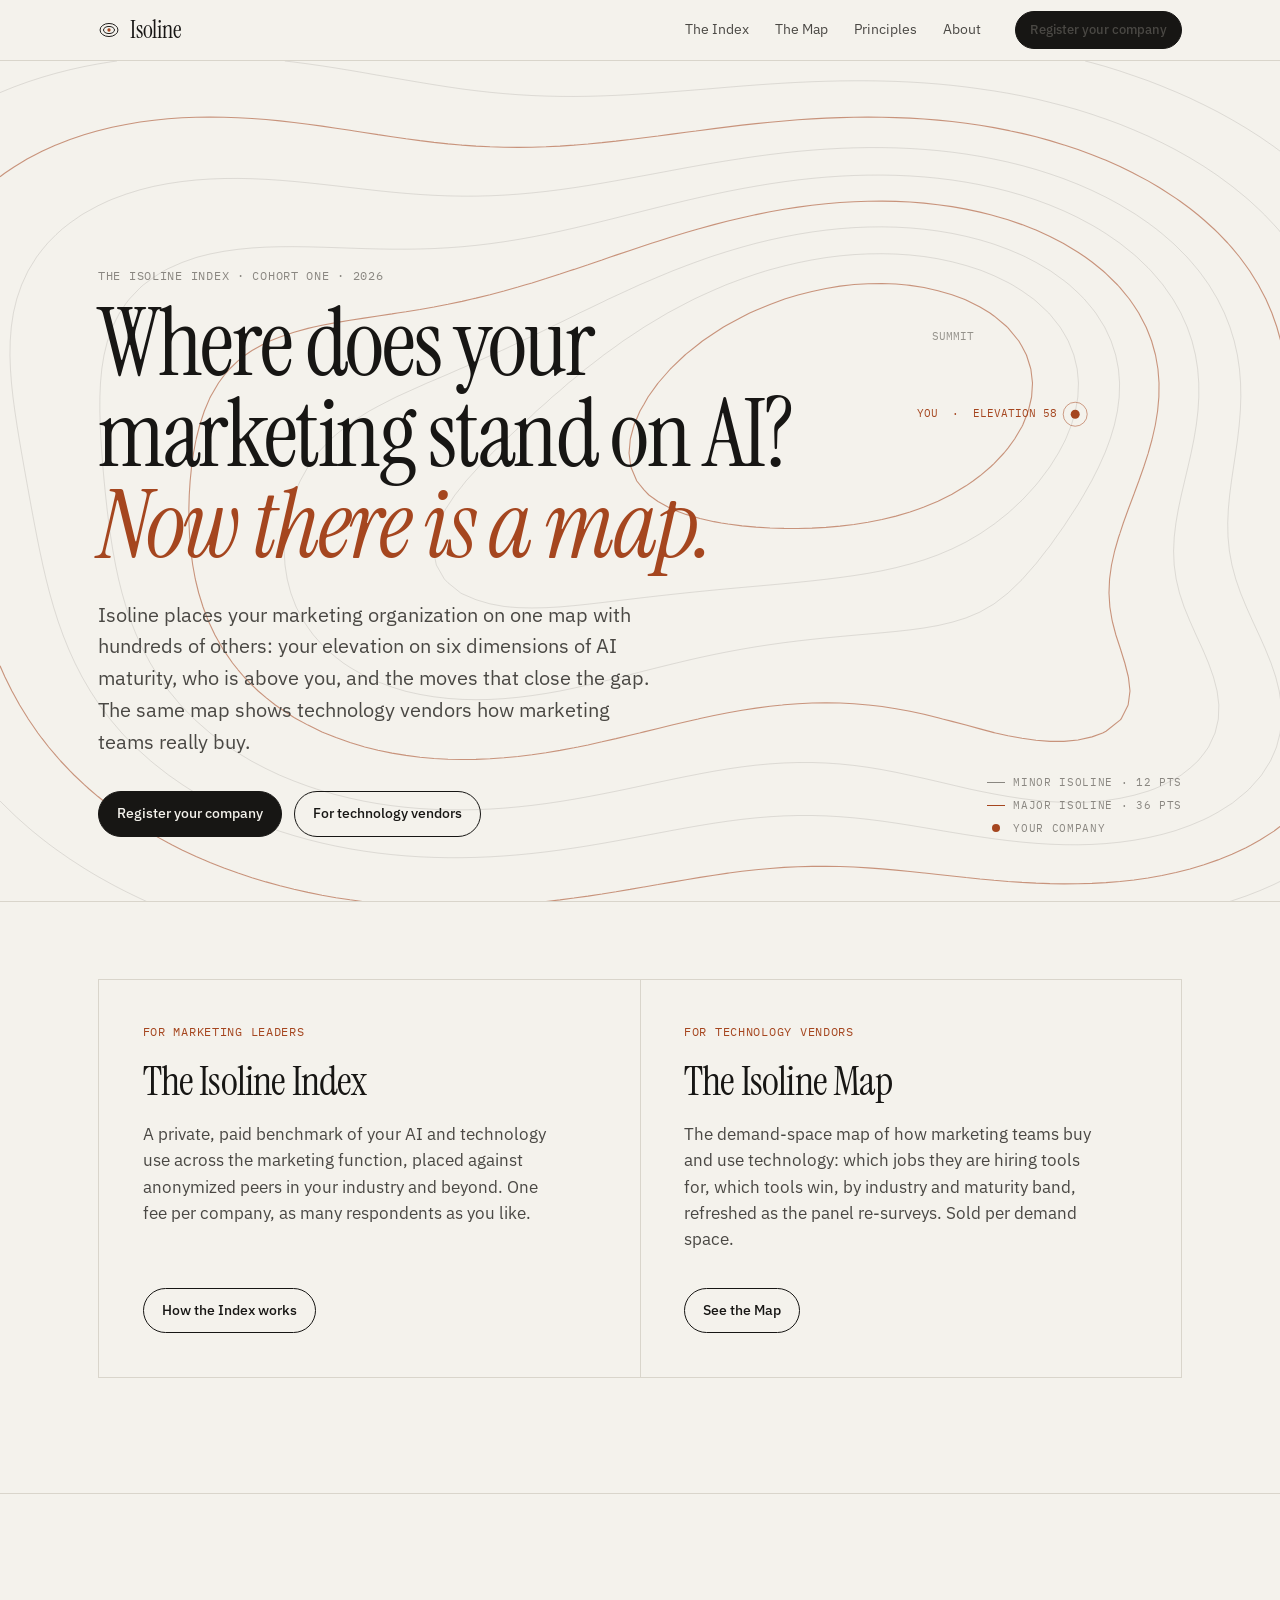
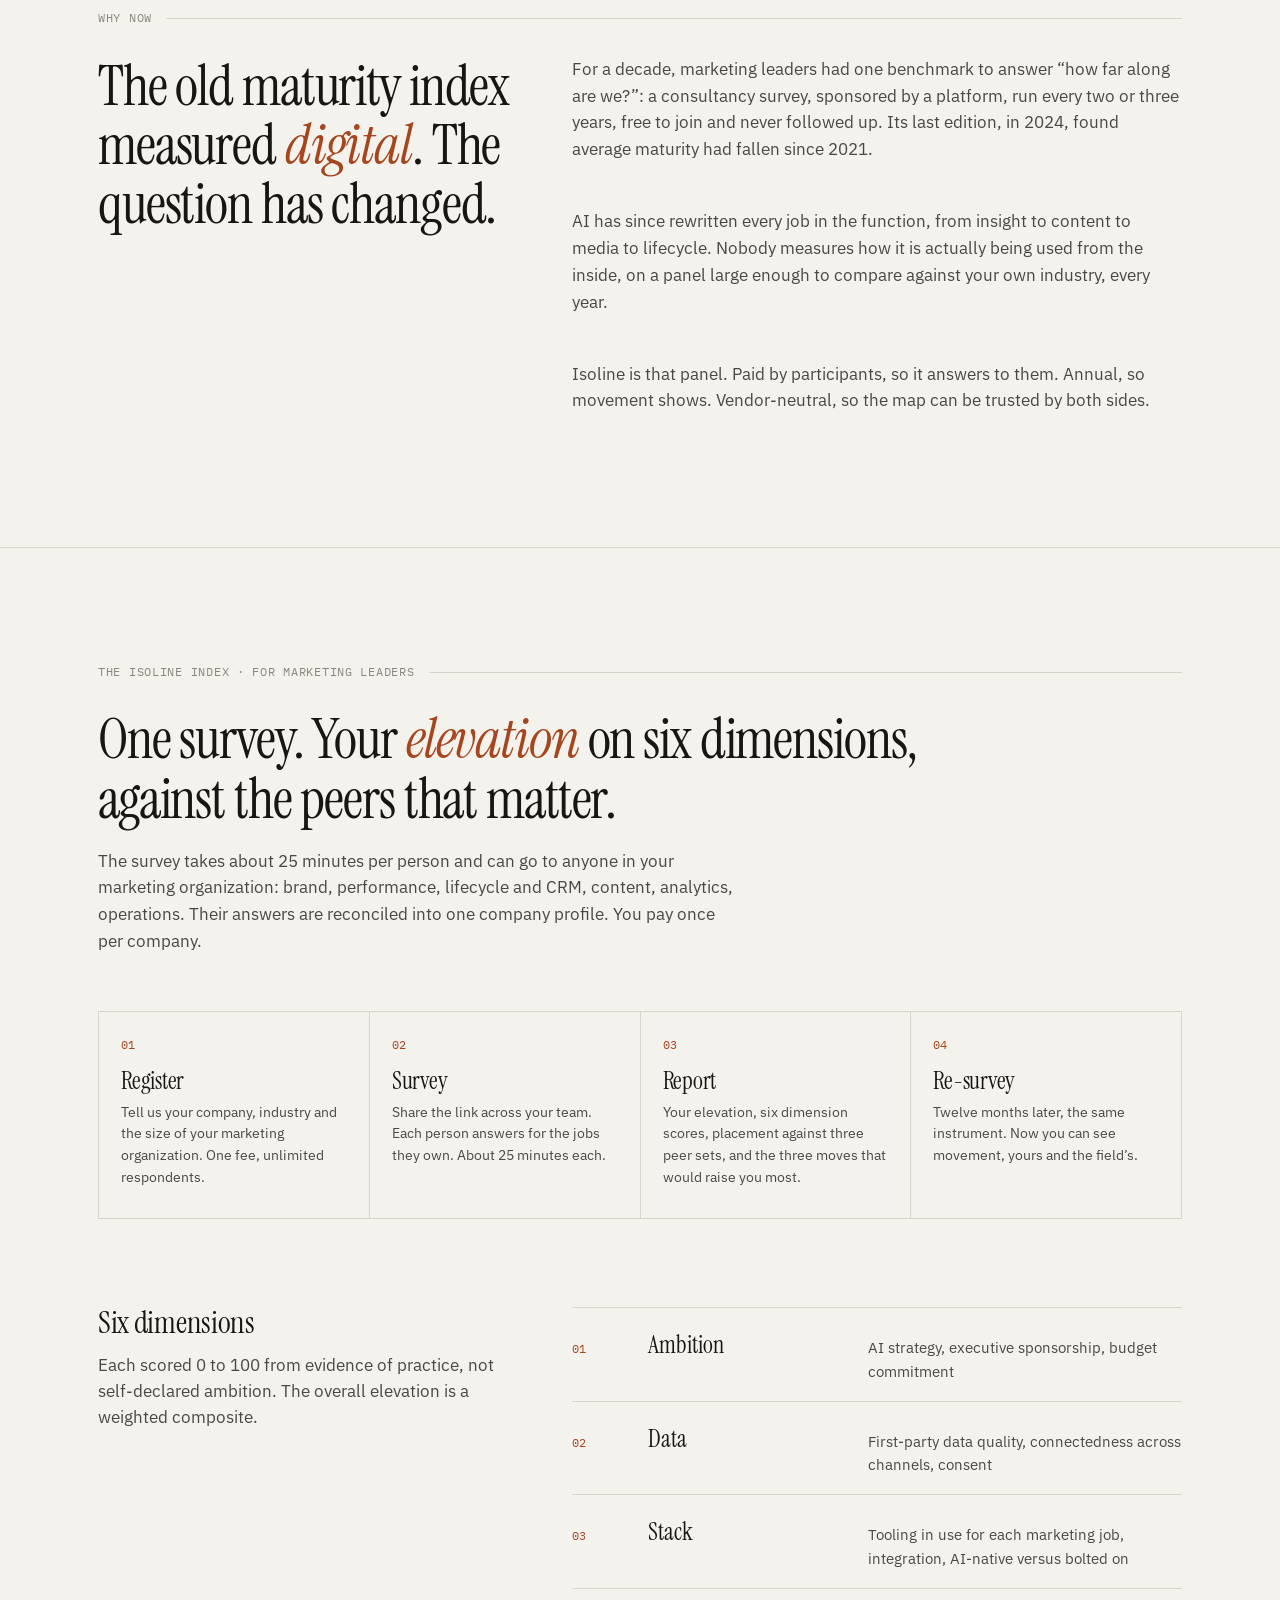
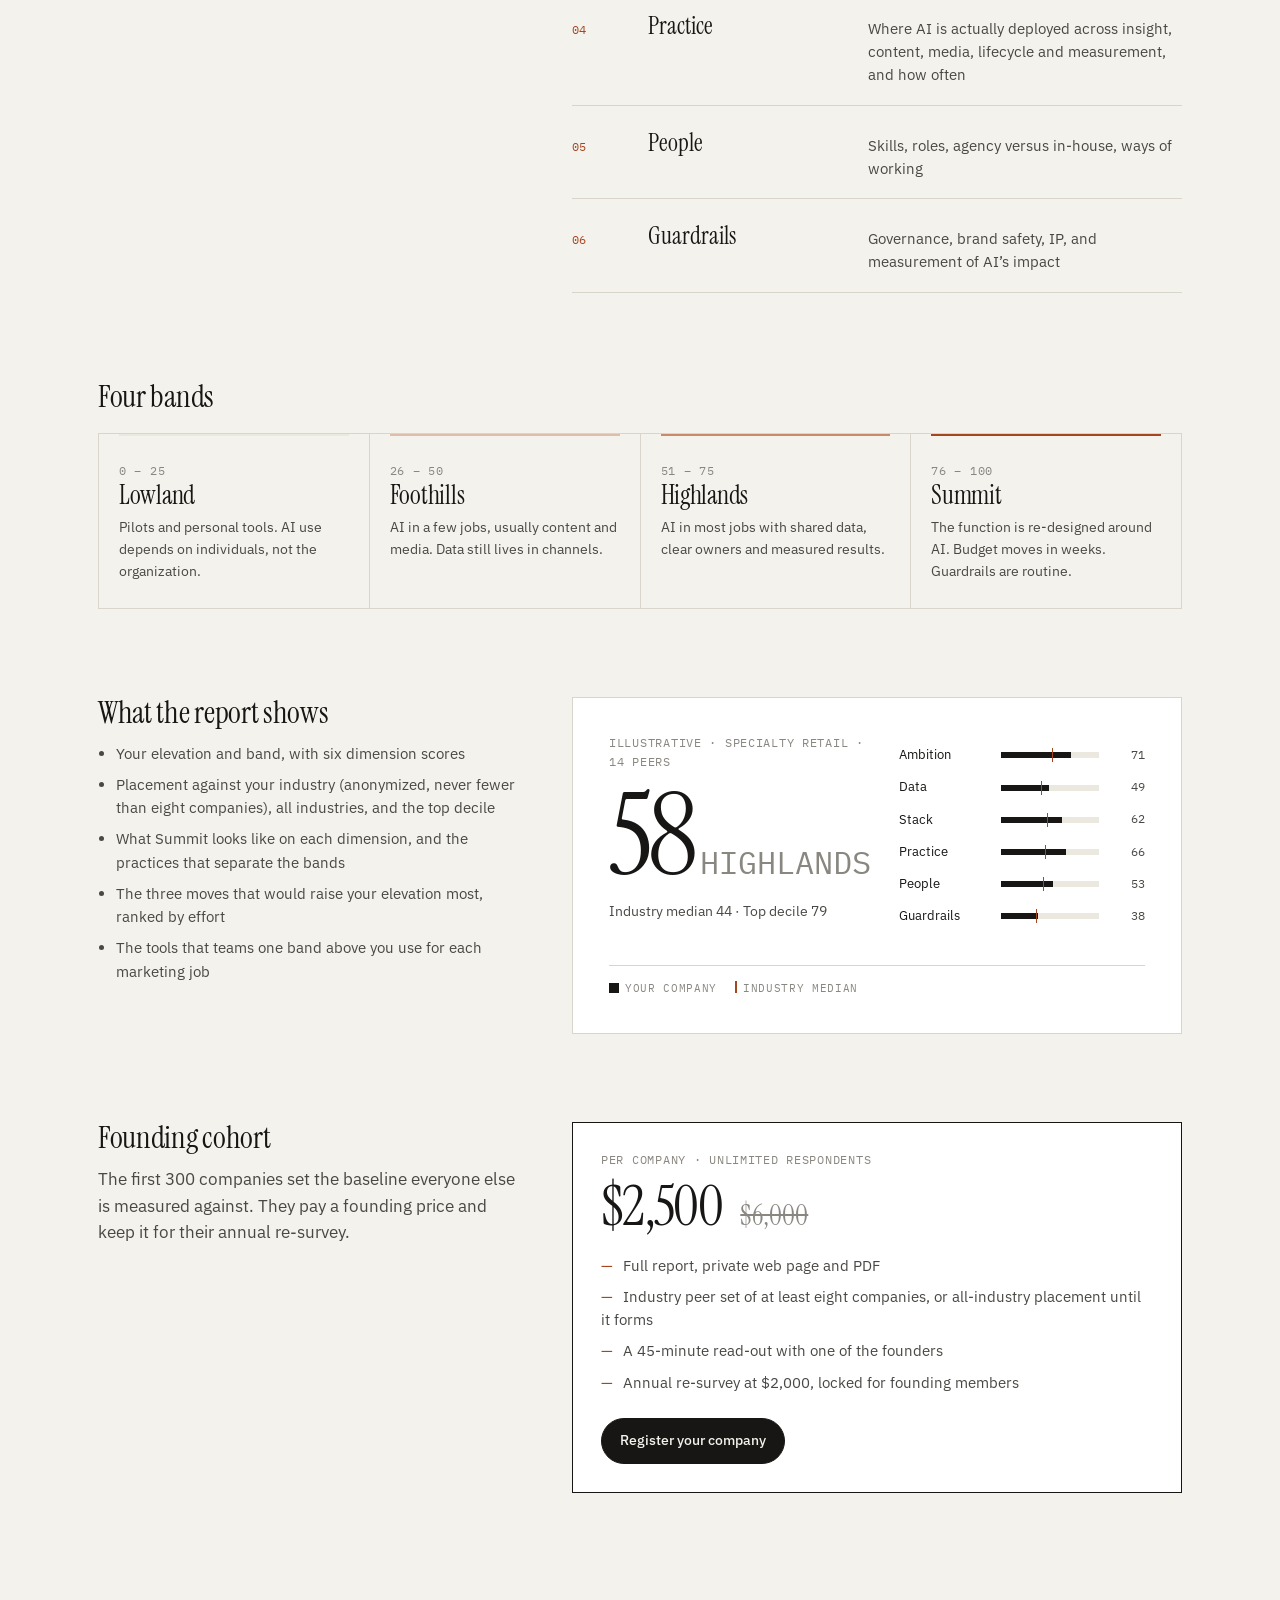
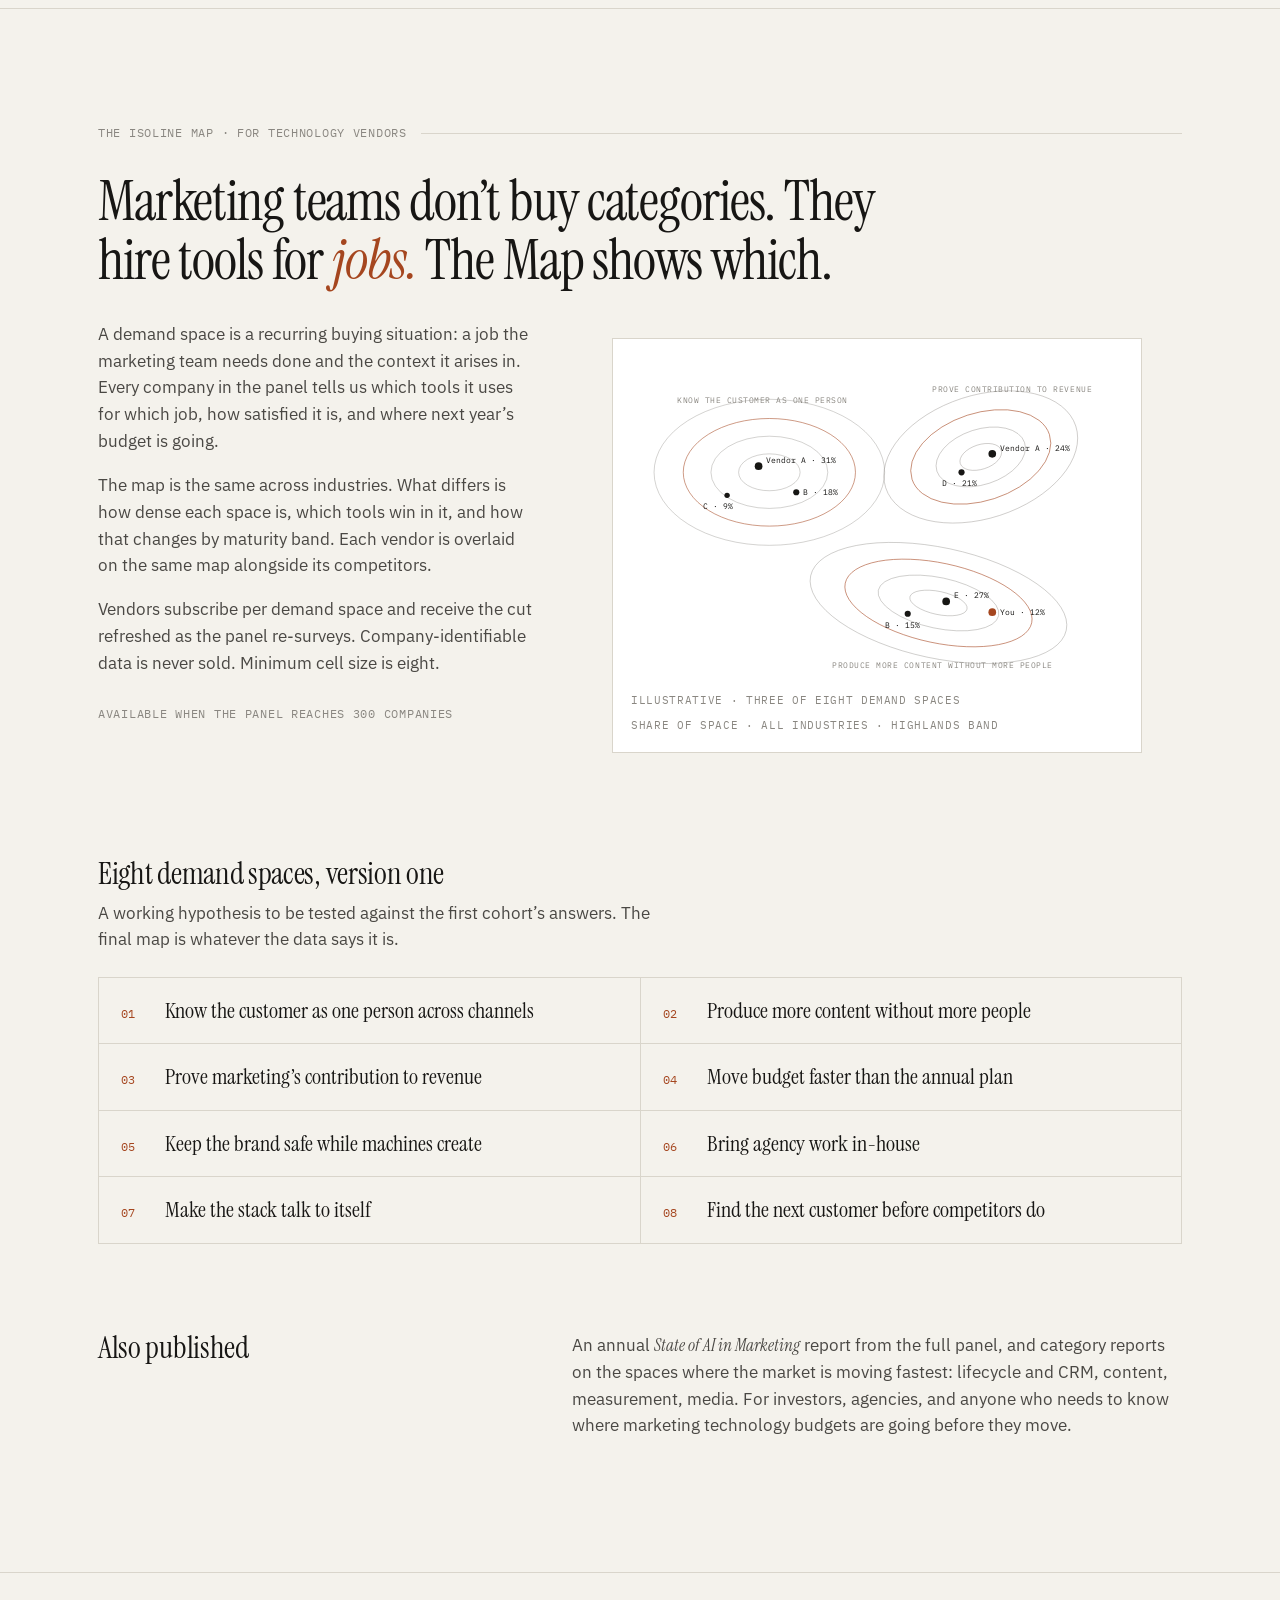
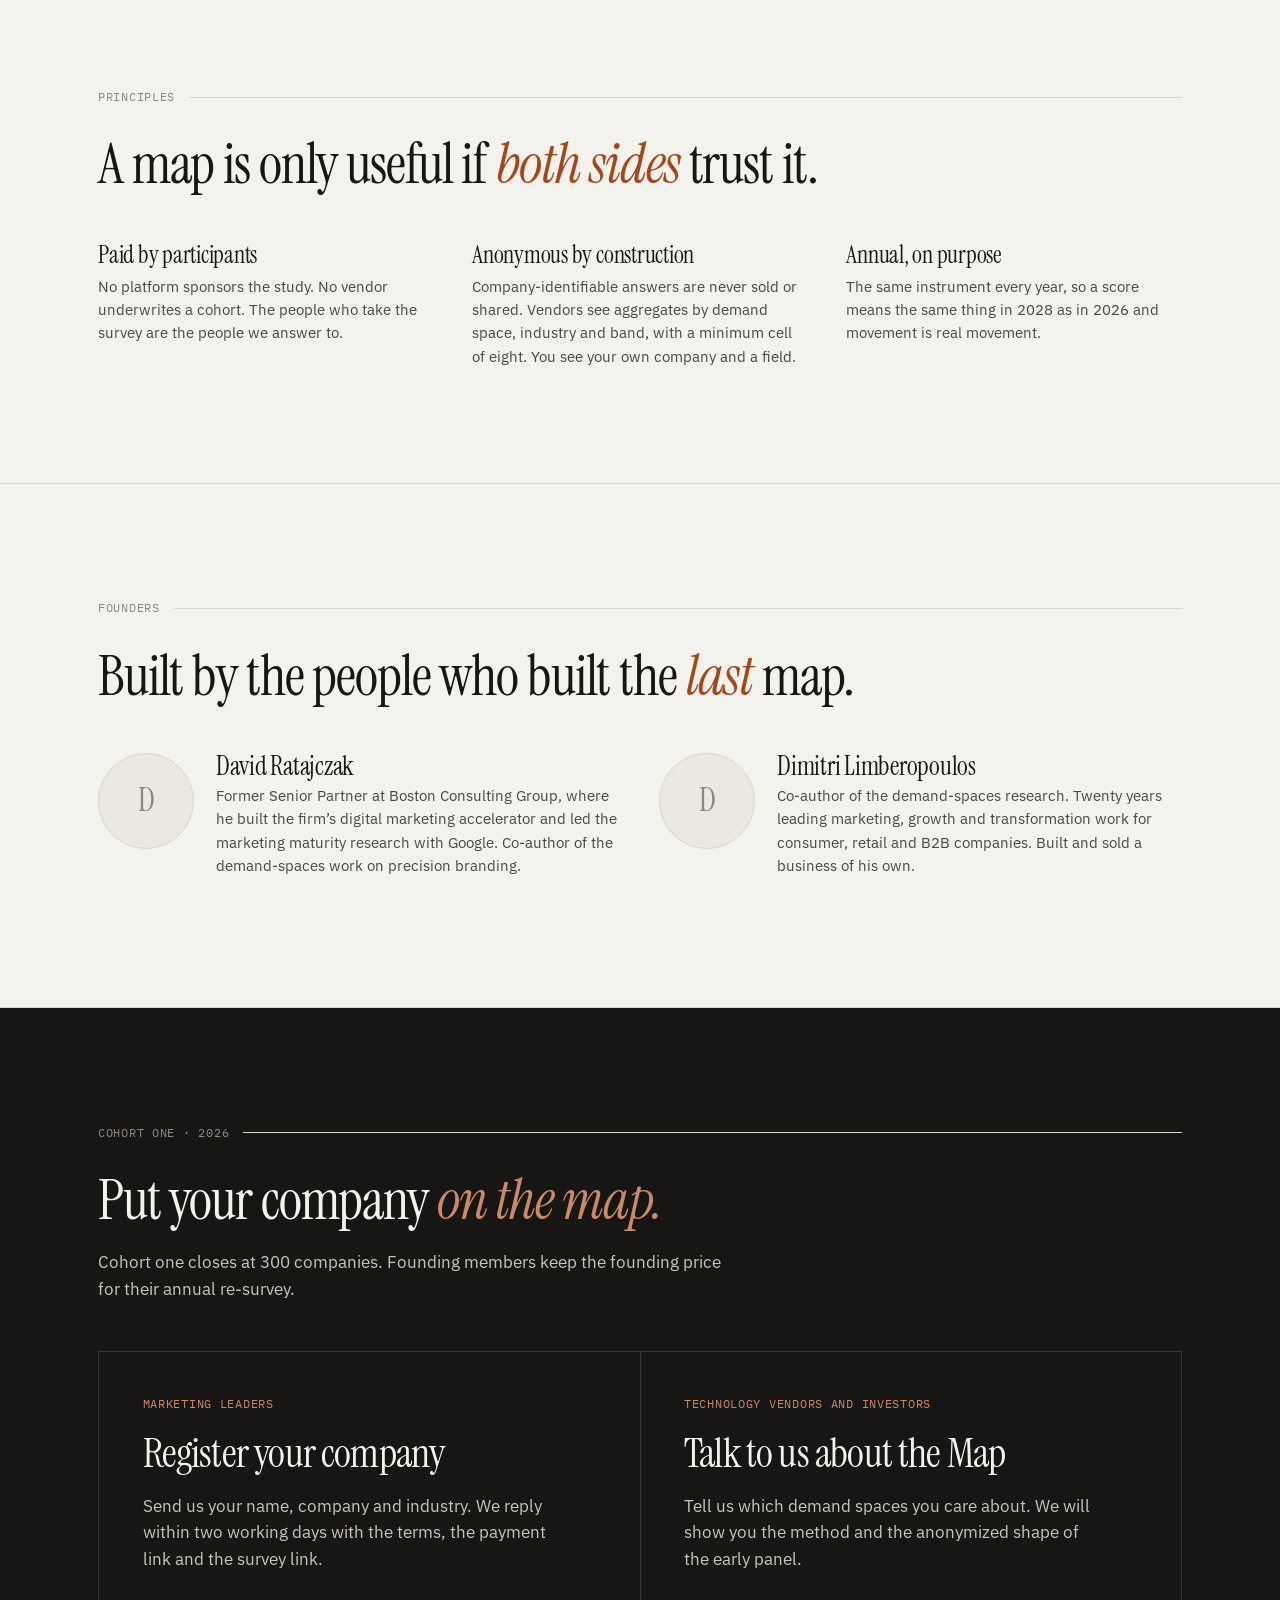
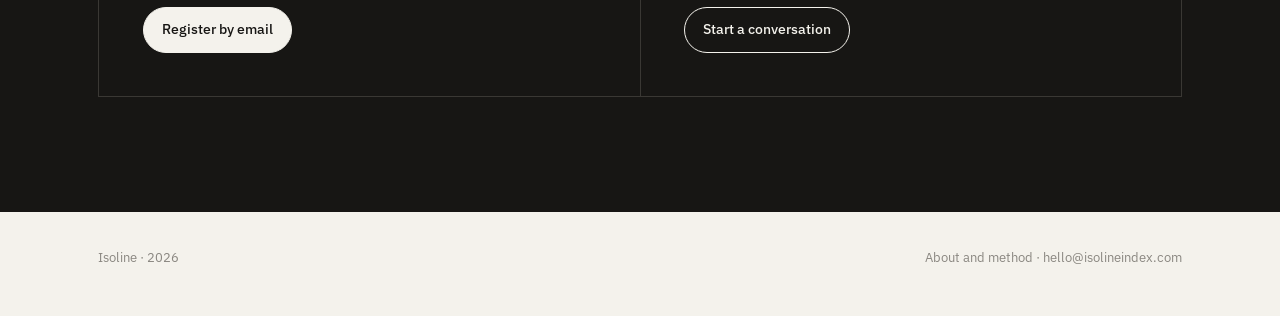
==== index.html @ 286b7b8b "Isoline: design spec, two-sided site v1, deploy script Co-Authored-By: Claude Fable 5.1 <noreply@ant" ====
<!doctype html>
<html lang="en">
<head>
  <meta charset="utf-8">
  <meta name="viewport" content="width=device-width, initial-scale=1">
  <title>Isoline — where your marketing stands on AI</title>
  <meta name="description" content="Isoline places your marketing organization on one map with hundreds of others: your elevation on six dimensions of AI maturity, who is above you, and the moves that close the gap.">
  <meta name="robots" content="noindex,nofollow">
  <link rel="icon" href="data:image/svg+xml,%3Csvg xmlns='http://www.w3.org/2000/svg' viewBox='0 0 32 32'%3E%3Crect width='32' height='32' fill='%23f4f2ec'/%3E%3Cg fill='none' stroke='%23171614' stroke-width='1.4'%3E%3Cellipse cx='16' cy='16' rx='12' ry='9'/%3E%3Cellipse cx='16' cy='16' rx='7.5' ry='5'/%3E%3C/g%3E%3Ccircle cx='16' cy='16' r='2.2' fill='%23a5461f'/%3E%3C/svg%3E">
  <link rel="preconnect" href="https://fonts.googleapis.com">
  <link rel="preconnect" href="https://fonts.gstatic.com" crossorigin>
  <link href="https://fonts.googleapis.com/css2?family=IBM+Plex+Mono:wght@400;500&family=IBM+Plex+Sans:wght@400;500&family=Instrument+Serif:ital@0;1&display=swap" rel="stylesheet">
  <link rel="stylesheet" href="css/site.css?v=1">
</head>
<body>

<header class="site-head">
  <div class="wrap">
    <a class="wordmark" href="index.html" aria-label="Isoline home">
      <svg viewBox="0 0 32 32" aria-hidden="true"><g fill="none" stroke="currentColor" stroke-width="1.4"><ellipse cx="16" cy="16" rx="13" ry="9.5"/><ellipse cx="16" cy="16" rx="8" ry="5.2"/></g><circle cx="16" cy="16" r="2.4" fill="#a5461f"/></svg>
      Isoline
    </a>
    <nav class="site-nav" aria-label="Main">
      <a href="#index">The Index</a>
      <a href="#map">The Map</a>
      <a href="#principles">Principles</a>
      <a href="about.html">About</a>
      <a class="btn btn--small btn--solid" href="#register">Register your company</a>
    </nav>
  </div>
</header>

<section class="hero">
  <canvas id="field" aria-hidden="true"></canvas>
  <div class="wrap">
    <div class="hero__inner">
      <p class="mono">The Isoline Index · Cohort one · 2026</p>
      <h1>Where does your marketing stand on AI? <em>Now there is a map.</em></h1>
      <p class="hero__lede">Isoline places your marketing organization on one map with hundreds of others: your elevation on six dimensions of AI maturity, who is above you, and the moves that close the gap. The same map shows technology vendors how marketing teams really buy.</p>
      <div class="hero__cta">
        <a class="btn btn--solid" href="#register">Register your company</a>
        <a class="btn" href="#map">For technology vendors</a>
      </div>
    </div>
    <div class="hero__legend" aria-hidden="true">
      <span><i></i>Minor isoline · 12 pts</span>
      <span><i style="border-color:#a5461f"></i>Major isoline · 36 pts</span>
      <span><i class="you"></i>Your company</span>
    </div>
  </div>
</section>

<section class="section section--tight" id="doors">
  <div class="wrap">
    <div class="doors reveal">
      <a class="door" href="#index">
        <span class="mono">For marketing leaders</span>
        <h3>The Isoline Index</h3>
        <p>A private, paid benchmark of your AI and technology use across the marketing function, placed against anonymized peers in your industry and beyond. One fee per company, as many respondents as you like.</p>
        <span class="btn">How the Index works</span>
      </a>
      <a class="door" href="#map">
        <span class="mono">For technology vendors</span>
        <h3>The Isoline Map</h3>
        <p>The demand-space map of how marketing teams buy and use technology: which jobs they are hiring tools for, which tools win, by industry and maturity band, refreshed as the panel re-surveys. Sold per demand space.</p>
        <span class="btn">See the Map</span>
      </a>
    </div>
  </div>
</section>

<section class="section" id="why">
  <div class="wrap">
    <div class="kicker"><span class="mono">Why now</span></div>
    <div class="grid grid--split">
      <h2 class="h2 reveal">The old maturity index measured <em>digital</em>. The question has changed.</h2>
      <div class="grid reveal" style="gap:28px">
        <p class="lede">For a decade, marketing leaders had one benchmark to answer “how far along are we?”: a consultancy survey, sponsored by a platform, run every two or three years, free to join and never followed up. Its last edition, in 2024, found average maturity had fallen since 2021.</p>
        <p class="lede">AI has since rewritten every job in the function, from insight to content to media to lifecycle. Nobody measures how it is actually being used from the inside, on a panel large enough to compare against your own industry, every year.</p>
        <p class="lede">Isoline is that panel. Paid by participants, so it answers to them. Annual, so movement shows. Vendor-neutral, so the map can be trusted by both sides.</p>
      </div>
    </div>
  </div>
</section>

<section class="section" id="index">
  <div class="wrap">
    <div class="kicker"><span class="mono">The Isoline Index · for marketing leaders</span></div>
    <h2 class="h2 reveal">One survey. Your <em>elevation</em> on six dimensions, against the peers that matter.</h2>
    <p class="lede reveal" style="margin-top:20px">The survey takes about 25 minutes per person and can go to anyone in your marketing organization: brand, performance, lifecycle and CRM, content, analytics, operations. Their answers are reconciled into one company profile. You pay once per company.</p>

    <div class="steps reveal" style="margin-top:56px">
      <div class="step"><h4>Register</h4><p>Tell us your company, industry and the size of your marketing organization. One fee, unlimited respondents.</p></div>
      <div class="step"><h4>Survey</h4><p>Share the link across your team. Each person answers for the jobs they own. About 25 minutes each.</p></div>
      <div class="step"><h4>Report</h4><p>Your elevation, six dimension scores, placement against three peer sets, and the three moves that would raise you most.</p></div>
      <div class="step"><h4>Re-survey</h4><p>Twelve months later, the same instrument. Now you can see movement, yours and the field’s.</p></div>
    </div>

    <div class="grid grid--split" style="margin-top:88px">
      <div class="reveal">
        <h3 class="h3">Six dimensions</h3>
        <p class="muted" style="margin-top:12px;max-width:420px">Each scored 0 to 100 from evidence of practice, not self-declared ambition. The overall elevation is a weighted composite.</p>
      </div>
      <ul class="dims reveal">
        <li><span class="n">01</span><span class="name">Ambition</span><span class="what">AI strategy, executive sponsorship, budget commitment</span></li>
        <li><span class="n">02</span><span class="name">Data</span><span class="what">First-party data quality, connectedness across channels, consent</span></li>
        <li><span class="n">03</span><span class="name">Stack</span><span class="what">Tooling in use for each marketing job, integration, AI-native versus bolted on</span></li>
        <li><span class="n">04</span><span class="name">Practice</span><span class="what">Where AI is actually deployed across insight, content, media, lifecycle and measurement, and how often</span></li>
        <li><span class="n">05</span><span class="name">People</span><span class="what">Skills, roles, agency versus in-house, ways of working</span></li>
        <li><span class="n">06</span><span class="name">Guardrails</span><span class="what">Governance, brand safety, IP, and measurement of AI’s impact</span></li>
      </ul>
    </div>

    <div style="margin-top:88px" class="reveal">
      <h3 class="h3">Four bands</h3>
      <div class="bands" style="margin-top:20px">
        <div class="band band--1"><span class="mono">0 – 25</span><h4>Lowland</h4><p>Pilots and personal tools. AI use depends on individuals, not the organization.</p></div>
        <div class="band band--2"><span class="mono">26 – 50</span><h4>Foothills</h4><p>AI in a few jobs, usually content and media. Data still lives in channels.</p></div>
        <div class="band band--3"><span class="mono">51 – 75</span><h4>Highlands</h4><p>AI in most jobs with shared data, clear owners and measured results.</p></div>
        <div class="band band--4"><span class="mono">76 – 100</span><h4>Summit</h4><p>The function is re-designed around AI. Budget moves in weeks. Guardrails are routine.</p></div>
      </div>
    </div>

    <div class="grid grid--split" style="margin-top:88px">
      <div class="reveal">
        <h3 class="h3">What the report shows</h3>
        <ul class="muted" style="margin-top:12px;padding-left:18px;max-width:420px;display:grid;gap:8px;font-size:15px">
          <li>Your elevation and band, with six dimension scores</li>
          <li>Placement against your industry (anonymized, never fewer than eight companies), all industries, and the top decile</li>
          <li>What Summit looks like on each dimension, and the practices that separate the bands</li>
          <li>The three moves that would raise your elevation most, ranked by effort</li>
          <li>The tools that teams one band above you use for each marketing job</li>
        </ul>
      </div>
      <div class="report reveal" aria-label="Illustrative report excerpt">
        <div>
          <p class="mono">Illustrative · Specialty retail · 14 peers</p>
          <div class="score">58<small>Highlands</small></div>
          <p class="small muted" style="margin-top:14px">Industry median 44 · Top decile 79</p>
        </div>
        <div class="bars">
          <div class="bar"><span>Ambition</span><span class="track"><span class="fill" style="width:71%"></span><span class="peer" style="left:52%"></span></span><span class="v">71</span></div>
          <div class="bar"><span>Data</span><span class="track"><span class="fill" style="width:49%"></span><span class="peer" style="left:41%"></span></span><span class="v">49</span></div>
          <div class="bar"><span>Stack</span><span class="track"><span class="fill" style="width:62%"></span><span class="peer" style="left:47%"></span></span><span class="v">62</span></div>
          <div class="bar"><span>Practice</span><span class="track"><span class="fill" style="width:66%"></span><span class="peer" style="left:45%"></span></span><span class="v">66</span></div>
          <div class="bar"><span>People</span><span class="track"><span class="fill" style="width:53%"></span><span class="peer" style="left:43%"></span></span><span class="v">53</span></div>
          <div class="bar"><span>Guardrails</span><span class="track"><span class="fill" style="width:38%"></span><span class="peer" style="left:36%"></span></span><span class="v">38</span></div>
        </div>
        <div class="report__foot"><span><i></i>Your company</span><span><i class="p"></i>Industry median</span></div>
      </div>
    </div>

    <div class="grid grid--split" style="margin-top:88px">
      <div class="reveal">
        <h3 class="h3">Founding cohort</h3>
        <p class="muted" style="margin-top:12px;max-width:420px">The first 300 companies set the baseline everyone else is measured against. They pay a founding price and keep it for their annual re-survey.</p>
      </div>
      <div class="price reveal">
        <span class="mono">Per company · unlimited respondents</span>
        <div class="amt">$2,500 <s>$6,000</s></div>
        <ul>
          <li>Full report, private web page and PDF</li>
          <li>Industry peer set of at least eight companies, or all-industry placement until it forms</li>
          <li>A 45-minute read-out with one of the founders</li>
          <li>Annual re-survey at $2,000, locked for founding members</li>
        </ul>
        <a class="btn btn--solid" href="#register" style="margin-top:16px;justify-self:start">Register your company</a>
      </div>
    </div>
  </div>
</section>

<section class="section" id="map">
  <div class="wrap">
    <div class="kicker"><span class="mono">The Isoline Map · for technology vendors</span></div>
    <h2 class="h2 reveal">Marketing teams don’t buy categories. They hire tools for <em>jobs.</em> The Map shows which.</h2>
    <div class="grid grid--split" style="margin-top:32px">
      <div class="reveal">
        <p class="lede">A demand space is a recurring buying situation: a job the marketing team needs done and the context it arises in. Every company in the panel tells us which tools it uses for which job, how satisfied it is, and where next year’s budget is going.</p>
        <p class="lede">The map is the same across industries. What differs is how dense each space is, which tools win in it, and how that changes by maturity band. Each vendor is overlaid on the same map alongside its competitors.</p>
        <p class="lede">Vendors subscribe per demand space and receive the cut refreshed as the panel re-surveys. Company-identifiable data is never sold. Minimum cell size is eight.</p>
        <p class="mono" style="margin-top:28px">Available when the panel reaches 300 companies</p>
      </div>
      <figure class="mapfig reveal">
        <svg viewBox="0 0 640 420" role="img" aria-label="Illustrative demand-space map with vendors overlaid">
          <defs><style>.c{fill:none;stroke:#8a8781;stroke-width:.8;opacity:.6}.cm{fill:none;stroke:#a5461f;stroke-width:1;opacity:.7}.lb{font:11px 'IBM Plex Mono',monospace;fill:#8a8781;letter-spacing:.06em}.vd{fill:#171614}.vl{font:11px 'IBM Plex Mono',monospace;fill:#171614}</style></defs>
          <g transform="translate(180 150)"><ellipse class="c" rx="150" ry="95"/><ellipse class="cm" rx="112" ry="70"/><ellipse class="c" rx="76" ry="47"/><ellipse class="c" rx="40" ry="24"/></g>
          <g transform="translate(455 130) rotate(-18)"><ellipse class="c" rx="130" ry="80"/><ellipse class="cm" rx="94" ry="57"/><ellipse class="c" rx="60" ry="36"/><ellipse class="c" rx="28" ry="16"/></g>
          <g transform="translate(400 320) rotate(12)"><ellipse class="c" rx="170" ry="72"/><ellipse class="cm" rx="124" ry="52"/><ellipse class="c" rx="80" ry="33"/><ellipse class="c" rx="38" ry="15"/></g>
          <text class="lb" x="60" y="60">KNOW THE CUSTOMER AS ONE PERSON</text>
          <text class="lb" x="392" y="46">PROVE CONTRIBUTION TO REVENUE</text>
          <text class="lb" x="262" y="404">PRODUCE MORE CONTENT WITHOUT MORE PEOPLE</text>
          <g><circle class="vd" cx="166" cy="142" r="5"/><text class="vl" x="176" y="138">Vendor A · 31%</text></g>
          <g><circle class="vd" cx="215" cy="176" r="4"/><text class="vl" x="224" y="180">B · 18%</text></g>
          <g><circle class="vd" cx="125" cy="180" r="3.5"/><text class="vl" x="94" y="198">C · 9%</text></g>
          <g><circle class="vd" cx="470" cy="126" r="5"/><text class="vl" x="480" y="122">Vendor A · 24%</text></g>
          <g><circle class="vd" cx="430" cy="150" r="4"/><text class="vl" x="404" y="168">D · 21%</text></g>
          <g><circle class="vd" cx="410" cy="318" r="5"/><text class="vl" x="420" y="314">E · 27%</text></g>
          <g><circle class="vd" cx="360" cy="334" r="4"/><text class="vl" x="330" y="352">B · 15%</text></g>
          <g><circle cx="470" cy="332" r="5" fill="#a5461f"/><text class="vl" x="480" y="336" fill="#a5461f">You · 12%</text></g>
        </svg>
        <figcaption class="cap"><span>Illustrative · three of eight demand spaces</span><span>Share of space · all industries · Highlands band</span></figcaption>
      </figure>
    </div>

    <div style="margin-top:88px" class="reveal">
      <h3 class="h3">Eight demand spaces, version one</h3>
      <p class="muted" style="margin-top:10px;max-width:560px">A working hypothesis to be tested against the first cohort’s answers. The final map is whatever the data says it is.</p>
      <ol class="spaces" style="margin-top:24px">
        <li><span class="n">01</span><span class="t">Know the customer as one person across channels</span></li>
        <li><span class="n">02</span><span class="t">Produce more content without more people</span></li>
        <li><span class="n">03</span><span class="t">Prove marketing’s contribution to revenue</span></li>
        <li><span class="n">04</span><span class="t">Move budget faster than the annual plan</span></li>
        <li><span class="n">05</span><span class="t">Keep the brand safe while machines create</span></li>
        <li><span class="n">06</span><span class="t">Bring agency work in-house</span></li>
        <li><span class="n">07</span><span class="t">Make the stack talk to itself</span></li>
        <li><span class="n">08</span><span class="t">Find the next customer before competitors do</span></li>
      </ol>
    </div>

    <div class="grid grid--split" style="margin-top:88px">
      <div class="reveal">
        <h3 class="h3">Also published</h3>
      </div>
      <div class="reveal">
        <p class="lede">An annual <em class="serif">State of AI in Marketing</em> report from the full panel, and category reports on the spaces where the market is moving fastest: lifecycle and CRM, content, measurement, media. For investors, agencies, and anyone who needs to know where marketing technology budgets are going before they move.</p>
      </div>
    </div>
  </div>
</section>

<section class="section" id="principles">
  <div class="wrap">
    <div class="kicker"><span class="mono">Principles</span></div>
    <h2 class="h2 reveal">A map is only useful if <em>both sides</em> trust it.</h2>
    <div class="principles reveal" style="margin-top:48px">
      <div class="principle"><h4>Paid by participants</h4><p>No platform sponsors the study. No vendor underwrites a cohort. The people who take the survey are the people we answer to.</p></div>
      <div class="principle"><h4>Anonymous by construction</h4><p>Company-identifiable answers are never sold or shared. Vendors see aggregates by demand space, industry and band, with a minimum cell of eight. You see your own company and a field.</p></div>
      <div class="principle"><h4>Annual, on purpose</h4><p>The same instrument every year, so a score means the same thing in 2028 as in 2026 and movement is real movement.</p></div>
    </div>
  </div>
</section>

<section class="section" id="founders">
  <div class="wrap">
    <div class="kicker"><span class="mono">Founders</span></div>
    <h2 class="h2 reveal">Built by the people who built the <em>last</em> map.</h2>
    <div class="grid grid--2 reveal" style="margin-top:48px">
      <div class="founder">
        <div class="ph" aria-hidden="true">D</div>
        <div>
          <h4>David Ratajczak</h4>
          <p>Former Senior Partner at Boston Consulting Group, where he built the firm’s digital marketing accelerator and led the marketing maturity research with Google. Co-author of the demand-spaces work on precision branding.</p>
        </div>
      </div>
      <div class="founder">
        <div class="ph" aria-hidden="true">D</div>
        <div>
          <h4>Dimitri Limberopoulos</h4>
          <p>Co-author of the demand-spaces research. Twenty years leading marketing, growth and transformation work for consumer, retail and B2B companies. Built and sold a business of his own.</p>
        </div>
      </div>
    </div>
  </div>
</section>

<section class="section register" id="register">
  <div class="wrap">
    <div class="kicker"><span class="mono">Cohort one · 2026</span></div>
    <h2 class="h2 reveal">Put your company <em>on the map.</em></h2>
    <p class="lede reveal" style="margin-top:20px">Cohort one closes at 300 companies. Founding members keep the founding price for their annual re-survey.</p>
    <div class="doors reveal" style="margin-top:48px">
      <div class="door">
        <span class="mono">Marketing leaders</span>
        <h3>Register your company</h3>
        <p>Send us your name, company and industry. We reply within two working days with the terms, the payment link and the survey link.</p>
        <a class="btn btn--solid" href="mailto:hello@isolineindex.com?subject=Isoline%20Index%20%E2%80%94%20register%20our%20company&body=Name%3A%0ACompany%3A%0AIndustry%3A%0ASize%20of%20marketing%20organization%3A%0A">Register by email</a>
      </div>
      <div class="door">
        <span class="mono">Technology vendors and investors</span>
        <h3>Talk to us about the Map</h3>
        <p>Tell us which demand spaces you care about. We will show you the method and the anonymized shape of the early panel.</p>
        <a class="btn" href="mailto:hello@isolineindex.com?subject=Isoline%20Map%20%E2%80%94%20vendor%20conversation">Start a conversation</a>
      </div>
    </div>
  </div>
</section>

<footer class="site-foot">
  <div class="wrap">
    <span>Isoline · 2026</span>
    <span><a href="about.html">About and method</a> · <a href="mailto:hello@isolineindex.com">hello@isolineindex.com</a></span>
  </div>
</footer>

<script src="js/contour.js"></script>
</body>
</html>
---- css/site.css ----
/* Isoline — site styles. Light ground, ink type, one contour-brown accent. */
:root{
  --paper:#f4f2ec;
  --paper-2:#ebe8e0;
  --ink:#171614;
  --ink-2:#4a4844;
  --ink-3:#8a8781;
  --line:#d9d5cb;
  --accent:#a5461f;      /* contour brown-red */
  --accent-2:#c98a6a;
  --serif:"Instrument Serif",Georgia,serif;
  --sans:"IBM Plex Sans",system-ui,-apple-system,Helvetica,Arial,sans-serif;
  --mono:"IBM Plex Mono",ui-monospace,SFMono-Regular,Menlo,monospace;
  --max:1180px;
  --gutter:clamp(16px,4vw,48px);
}
*{box-sizing:border-box}
html{scroll-behavior:smooth;-webkit-text-size-adjust:100%}
body{margin:0;background:var(--paper);color:var(--ink);font-family:var(--sans);font-size:17px;line-height:1.55;font-weight:400;-webkit-font-smoothing:antialiased}
a{color:inherit;text-decoration:none}
img,svg{display:block;max-width:100%}
h1,h2,h3,h4{margin:0;font-weight:400;line-height:1.05;letter-spacing:-.01em}
p{margin:0 0 1em}
.wrap{max-width:var(--max);margin:0 auto;padding:0 var(--gutter)}
.serif{font-family:var(--serif)}
.mono{font-family:var(--mono);font-size:12px;letter-spacing:.06em;text-transform:uppercase;color:var(--ink-3)}
.accent{color:var(--accent)}
.muted{color:var(--ink-2)}
.small{font-size:14px}

/* header */
.site-head{position:sticky;top:0;z-index:20;background:color-mix(in srgb,var(--paper) 88%,transparent);backdrop-filter:blur(10px);border-bottom:1px solid var(--line)}
.site-head .wrap{display:flex;align-items:center;justify-content:space-between;height:60px}
.wordmark{display:flex;align-items:center;gap:10px;font-family:var(--serif);font-size:24px;letter-spacing:-.01em}
.wordmark svg{width:22px;height:22px}
.site-nav{display:flex;gap:26px;align-items:center;font-size:14px}
.site-nav a{color:var(--ink-2)}
.site-nav a:hover{color:var(--ink)}
.site-nav .btn{margin-left:8px}
@media (max-width:760px){.site-nav a:not(.btn){display:none}}

/* buttons */
.btn{display:inline-flex;align-items:center;gap:8px;padding:11px 18px;border:1px solid var(--ink);border-radius:999px;font-size:14px;font-weight:500;color:var(--ink);background:transparent;transition:background .15s,color .15s;white-space:nowrap}
.btn:hover{background:var(--ink);color:var(--paper)}
.btn--solid{background:var(--ink);color:var(--paper)}
.btn--solid:hover{background:var(--accent);border-color:var(--accent)}
.btn--accent{border-color:var(--accent);color:var(--accent)}
.btn--accent:hover{background:var(--accent);color:var(--paper)}
.btn--small{padding:8px 14px;font-size:13px}

/* hero */
.hero{position:relative;overflow:hidden;border-bottom:1px solid var(--line)}
.hero .wrap{position:relative;min-height:calc(100vh - 60px);display:grid;grid-template-columns:1fr;align-content:end;padding-bottom:64px;padding-top:120px}
.hero canvas{position:absolute;inset:0;width:100%;height:100%;pointer-events:none}
.hero__inner{position:relative;max-width:820px}
.hero h1{font-family:var(--serif);font-size:clamp(46px,7.4vw,112px);line-height:.96;letter-spacing:-.025em}
.hero h1 em{font-style:italic;color:var(--accent)}
.hero__lede{font-size:clamp(18px,1.6vw,22px);max-width:560px;margin-top:28px;color:var(--ink-2)}
.hero__cta{display:flex;gap:12px;flex-wrap:wrap;margin-top:34px}
.hero__legend{position:absolute;right:var(--gutter);bottom:64px;display:none;flex-direction:column;gap:6px;font-family:var(--mono);font-size:11px;letter-spacing:.06em;text-transform:uppercase;color:var(--ink-3)}
.hero__legend span{display:flex;align-items:center;gap:8px}
.hero__legend i{width:18px;height:0;border-top:1px solid var(--ink-3)}
.hero__legend i.you{width:8px;height:8px;border:0;border-radius:50%;background:var(--accent);margin:0 5px}
@media (min-width:900px){.hero__legend{display:flex}}

/* sections */
.section{padding:clamp(72px,9vw,128px) 0;border-bottom:1px solid var(--line)}
.section--tight{padding-top:clamp(48px,6vw,80px)}
.kicker{display:flex;align-items:center;gap:14px;margin-bottom:28px}
.kicker::after{content:"";flex:1;height:1px;background:var(--line)}
.h2{font-family:var(--serif);font-size:clamp(34px,4.4vw,60px);letter-spacing:-.02em;max-width:820px}
.h2 em{font-style:italic;color:var(--accent)}
.h3{font-family:var(--serif);font-size:clamp(24px,2.4vw,32px);letter-spacing:-.01em}
.lede{font-size:clamp(17px,1.35vw,20px);color:var(--ink-2);max-width:640px}
.grid{display:grid;gap:clamp(24px,3vw,48px)}
.grid--2{grid-template-columns:repeat(2,1fr)}
.grid--3{grid-template-columns:repeat(3,1fr)}
.grid--4{grid-template-columns:repeat(4,1fr)}
.grid--split{grid-template-columns:minmax(0,5fr) minmax(0,7fr);align-items:start}
@media (max-width:900px){.grid--3,.grid--4{grid-template-columns:repeat(2,1fr)}.grid--split{grid-template-columns:1fr}}
@media (max-width:600px){.grid--2,.grid--3,.grid--4{grid-template-columns:1fr}}

/* two doors */
.doors{display:grid;grid-template-columns:1fr 1fr;gap:1px;background:var(--line);border:1px solid var(--line)}
.door{background:var(--paper);padding:clamp(28px,3.4vw,48px);display:flex;flex-direction:column;gap:18px;min-height:380px;transition:background .2s}
.door:hover{background:#fff}
.door .mono{color:var(--accent)}
.door h3{font-family:var(--serif);font-size:clamp(30px,3.2vw,44px);letter-spacing:-.02em}
.door p{color:var(--ink-2);max-width:420px}
.door .btn{margin-top:auto;align-self:flex-start}
@media (max-width:760px){.doors{grid-template-columns:1fr}.door{min-height:0}}

/* dimension list */
.dims{list-style:none;margin:0;padding:0;border-top:1px solid var(--line)}
.dims li{display:grid;grid-template-columns:56px 200px 1fr;gap:20px;padding:18px 0;border-bottom:1px solid var(--line);align-items:baseline}
.dims .n{font-family:var(--mono);font-size:12px;color:var(--accent)}
.dims .name{font-family:var(--serif);font-size:24px}
.dims .what{color:var(--ink-2);font-size:15px}
@media (max-width:700px){.dims li{grid-template-columns:40px 1fr}.dims .what{grid-column:2}}

/* bands */
.bands{display:grid;grid-template-columns:repeat(4,1fr);gap:1px;background:var(--line);border:1px solid var(--line);margin-top:8px}
.band{background:var(--paper);padding:22px 20px 26px;position:relative}
.band .mono{margin-bottom:10px}
.band h4{font-family:var(--serif);font-size:26px;margin-bottom:8px}
.band p{font-size:14px;color:var(--ink-2);margin:0}
.band::before{content:"";position:absolute;left:20px;right:20px;top:0;height:2px;background:var(--line)}
.band--1::before{background:var(--paper-2)}
.band--2::before{background:var(--accent-2);opacity:.5}
.band--3::before{background:var(--accent-2)}
.band--4::before{background:var(--accent)}
@media (max-width:760px){.bands{grid-template-columns:repeat(2,1fr)}}

/* report preview */
.report{border:1px solid var(--line);background:#fff;padding:clamp(20px,3vw,36px);display:grid;grid-template-columns:1fr 1fr;gap:28px}
.report .score{font-family:var(--serif);font-size:clamp(72px,9vw,120px);line-height:.9;letter-spacing:-.04em}
.report .score small{font-size:.28em;letter-spacing:0;color:var(--ink-3);margin-left:6px;font-family:var(--mono);text-transform:uppercase}
.report .bars{display:grid;gap:12px;align-content:center}
.bar{display:grid;grid-template-columns:90px 1fr 34px;gap:12px;align-items:center;font-size:13px}
.bar .track{height:6px;background:var(--paper-2);position:relative}
.bar .fill{position:absolute;left:0;top:0;bottom:0;background:var(--ink)}
.bar .peer{position:absolute;top:-4px;width:1px;height:14px;background:var(--accent)}
.bar .v{font-family:var(--mono);font-size:12px;text-align:right;color:var(--ink-2)}
.report__foot{grid-column:1/-1;display:flex;gap:18px;flex-wrap:wrap;font-family:var(--mono);font-size:11px;letter-spacing:.06em;text-transform:uppercase;color:var(--ink-3);border-top:1px solid var(--line);padding-top:14px}
.report__foot i{display:inline-block;width:10px;height:10px;background:var(--ink);vertical-align:-1px;margin-right:6px}
.report__foot i.p{background:var(--accent);width:2px;height:12px}
@media (max-width:700px){.report{grid-template-columns:1fr}}

/* steps */
.steps{counter-reset:s;display:grid;grid-template-columns:repeat(4,1fr);gap:1px;background:var(--line);border:1px solid var(--line)}
.step{background:var(--paper);padding:24px 22px 30px}
.step::before{counter-increment:s;content:"0" counter(s);display:block;font-family:var(--mono);font-size:12px;color:var(--accent);margin-bottom:14px}
.step h4{font-family:var(--serif);font-size:24px;margin-bottom:8px}
.step p{font-size:14px;color:var(--ink-2);margin:0}
@media (max-width:900px){.steps{grid-template-columns:repeat(2,1fr)}}
@media (max-width:560px){.steps{grid-template-columns:1fr}}

/* pricing */
.price{border:1px solid var(--ink);padding:28px;display:grid;gap:8px;background:#fff}
.price .amt{font-family:var(--serif);font-size:56px;letter-spacing:-.03em;line-height:1}
.price .amt s{color:var(--ink-3);font-size:.5em;margin-left:10px;letter-spacing:0}
.price ul{margin:12px 0 0;padding:0;list-style:none;display:grid;gap:8px;font-size:15px;color:var(--ink-2)}
.price li::before{content:"—";margin-right:10px;color:var(--accent)}

/* demand spaces */
.spaces{list-style:none;margin:0;padding:0;display:grid;grid-template-columns:repeat(2,1fr);gap:1px;background:var(--line);border:1px solid var(--line)}
.spaces li{background:var(--paper);padding:20px 22px;display:flex;gap:16px;align-items:baseline}
.spaces .n{font-family:var(--mono);font-size:12px;color:var(--accent);min-width:28px}
.spaces .t{font-family:var(--serif);font-size:22px;line-height:1.15}
@media (max-width:700px){.spaces{grid-template-columns:1fr}}

/* map figure */
.mapfig{border:1px solid var(--line);background:#fff;padding:18px;position:relative}
.mapfig svg{width:100%;height:auto}
.mapfig .cap{font-family:var(--mono);font-size:11px;letter-spacing:.06em;text-transform:uppercase;color:var(--ink-3);margin-top:12px;display:flex;justify-content:space-between;flex-wrap:wrap;gap:8px}

/* principles */
.principles{display:grid;grid-template-columns:repeat(3,1fr);gap:clamp(24px,3vw,48px)}
.principle h4{font-family:var(--serif);font-size:24px;margin-bottom:8px}
.principle p{font-size:15px;color:var(--ink-2);margin:0}
@media (max-width:760px){.principles{grid-template-columns:1fr}}

/* founders */
.founder{display:grid;grid-template-columns:96px 1fr;gap:22px;align-items:start}
.founder .ph{width:96px;height:96px;border-radius:50%;background:var(--paper-2);border:1px solid var(--line);display:grid;place-items:center;font-family:var(--serif);font-size:32px;color:var(--ink-3)}
.founder h4{font-family:var(--serif);font-size:26px;margin-bottom:4px}
.founder p{font-size:15px;color:var(--ink-2)}
@media (max-width:560px){.founder{grid-template-columns:1fr}}

/* register */
.register{background:var(--ink);color:var(--paper);border-bottom:0}
.register .h2{color:var(--paper)}
.register .h2 em{color:var(--accent-2)}
.register .lede{color:#c9c5ba}
.register .mono{color:#8f8b82}
.register .btn{border-color:var(--paper);color:var(--paper)}
.register .btn:hover{background:var(--paper);color:var(--ink)}
.register .btn--solid{background:var(--paper);color:var(--ink)}
.register .btn--solid:hover{background:var(--accent-2);border-color:var(--accent-2);color:var(--ink)}
.register .doors{background:#3a3834;border-color:#3a3834}
.register .door{background:var(--ink);min-height:0}
.register .door:hover{background:#221f1c}
.register .door p{color:#c9c5ba}
.register .door .mono{color:var(--accent-2)}

/* footer */
.site-foot{padding:36px 0 48px;font-size:13px;color:var(--ink-3)}
.site-foot .wrap{display:flex;justify-content:space-between;gap:20px;flex-wrap:wrap}
.site-foot a:hover{color:var(--ink)}

/* prose page */
.prose{max-width:720px}
.prose h2{font-family:var(--serif);font-size:32px;margin:56px 0 16px}
.prose h2:first-child{margin-top:0}
.prose p,.prose li{color:var(--ink-2)}
.prose ul{padding-left:20px}

/* reveal */
.reveal{opacity:0;transform:translateY(14px);transition:opacity .6s ease,transform .6s ease}
.reveal.in{opacity:1;transform:none}
@media (prefers-reduced-motion:reduce){.reveal{opacity:1;transform:none;transition:none}}
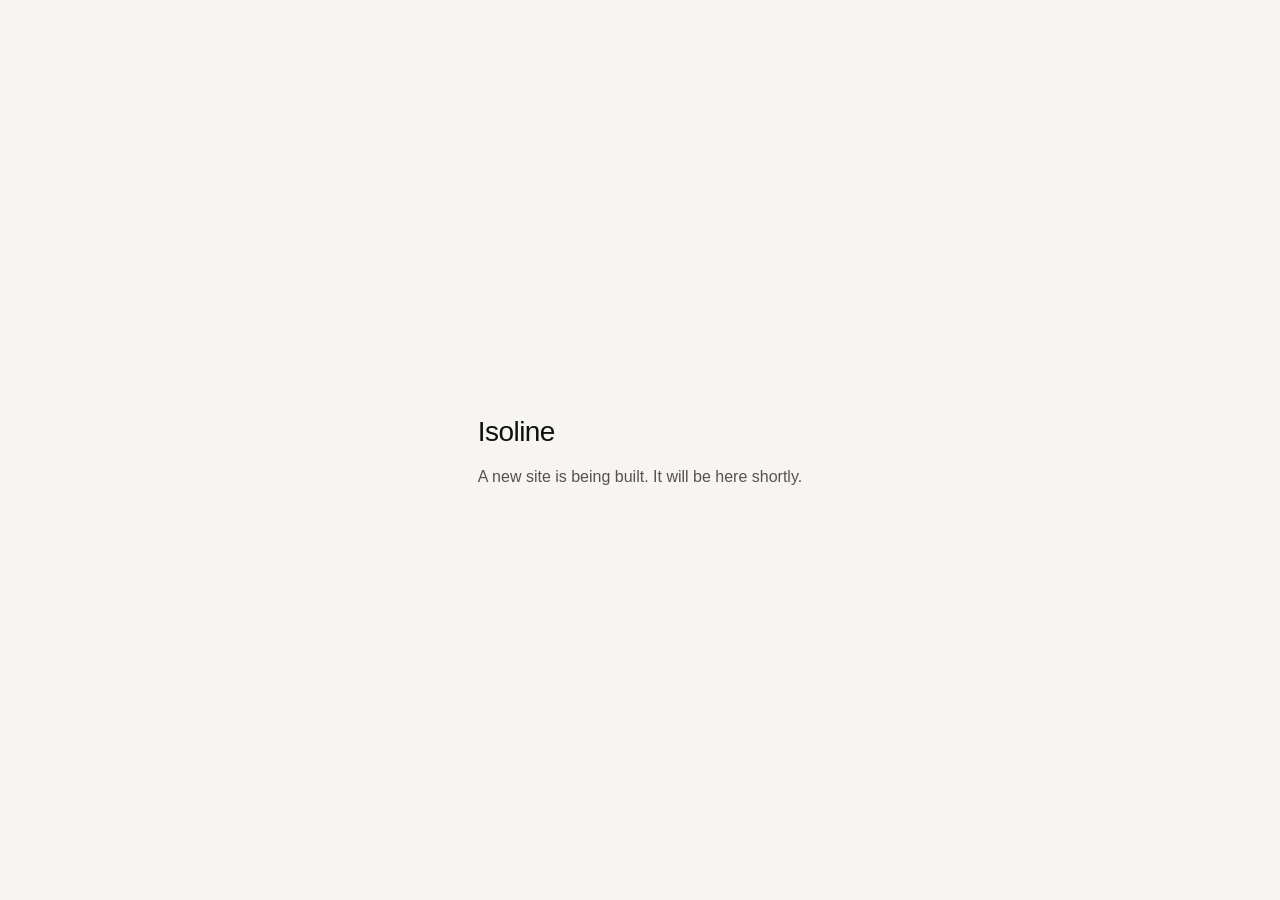
==== commit a452ce6c: "Remove the first site at Dimitri's request; placeholder until the survey site ships Co-Authored-By: " ====
--- a/index.html
+++ b/index.html
@@ -1,298 +1,17 @@
 <!doctype html>
 <html lang="en">
 <head>
-  <meta charset="utf-8">
-  <meta name="viewport" content="width=device-width, initial-scale=1">
-  <title>Isoline — where your marketing stands on AI</title>
-  <meta name="description" content="Isoline places your marketing organization on one map with hundreds of others: your elevation on six dimensions of AI maturity, who is above you, and the moves that close the gap.">
-  <meta name="robots" content="noindex,nofollow">
-  <link rel="icon" href="data:image/svg+xml,%3Csvg xmlns='http://www.w3.org/2000/svg' viewBox='0 0 32 32'%3E%3Crect width='32' height='32' fill='%23f4f2ec'/%3E%3Cg fill='none' stroke='%23171614' stroke-width='1.4'%3E%3Cellipse cx='16' cy='16' rx='12' ry='9'/%3E%3Cellipse cx='16' cy='16' rx='7.5' ry='5'/%3E%3C/g%3E%3Ccircle cx='16' cy='16' r='2.2' fill='%23a5461f'/%3E%3C/svg%3E">
-  <link rel="preconnect" href="https://fonts.googleapis.com">
-  <link rel="preconnect" href="https://fonts.gstatic.com" crossorigin>
-  <link href="https://fonts.googleapis.com/css2?family=IBM+Plex+Mono:wght@400;500&family=IBM+Plex+Sans:wght@400;500&family=Instrument+Serif:ital@0;1&display=swap" rel="stylesheet">
-  <link rel="stylesheet" href="css/site.css?v=1">
+<meta charset="utf-8">
+<meta name="viewport" content="width=device-width, initial-scale=1">
+<title>Isoline</title>
+<meta name="robots" content="noindex,nofollow">
+<style>
+html,body{height:100%;margin:0}
+body{display:grid;place-items:center;background:#f6f5f1;color:#111;font:400 16px/1.5 "Helvetica Neue",Helvetica,Arial,sans-serif}
+main{padding:32px;max-width:420px}
+h1{font-size:28px;font-weight:500;letter-spacing:-.02em;margin:0 0 12px}
+p{margin:0;color:#55534e}
+</style>
 </head>
-<body>
-
-<header class="site-head">
-  <div class="wrap">
-    <a class="wordmark" href="index.html" aria-label="Isoline home">
-      <svg viewBox="0 0 32 32" aria-hidden="true"><g fill="none" stroke="currentColor" stroke-width="1.4"><ellipse cx="16" cy="16" rx="13" ry="9.5"/><ellipse cx="16" cy="16" rx="8" ry="5.2"/></g><circle cx="16" cy="16" r="2.4" fill="#a5461f"/></svg>
-      Isoline
-    </a>
-    <nav class="site-nav" aria-label="Main">
-      <a href="#index">The Index</a>
-      <a href="#map">The Map</a>
-      <a href="#principles">Principles</a>
-      <a href="about.html">About</a>
-      <a class="btn btn--small btn--solid" href="#register">Register your company</a>
-    </nav>
-  </div>
-</header>
-
-<section class="hero">
-  <canvas id="field" aria-hidden="true"></canvas>
-  <div class="wrap">
-    <div class="hero__inner">
-      <p class="mono">The Isoline Index · Cohort one · 2026</p>
-      <h1>Where does your marketing stand on AI? <em>Now there is a map.</em></h1>
-      <p class="hero__lede">Isoline places your marketing organization on one map with hundreds of others: your elevation on six dimensions of AI maturity, who is above you, and the moves that close the gap. The same map shows technology vendors how marketing teams really buy.</p>
-      <div class="hero__cta">
-        <a class="btn btn--solid" href="#register">Register your company</a>
-        <a class="btn" href="#map">For technology vendors</a>
-      </div>
-    </div>
-    <div class="hero__legend" aria-hidden="true">
-      <span><i></i>Minor isoline · 12 pts</span>
-      <span><i style="border-color:#a5461f"></i>Major isoline · 36 pts</span>
-      <span><i class="you"></i>Your company</span>
-    </div>
-  </div>
-</section>
-
-<section class="section section--tight" id="doors">
-  <div class="wrap">
-    <div class="doors reveal">
-      <a class="door" href="#index">
-        <span class="mono">For marketing leaders</span>
-        <h3>The Isoline Index</h3>
-        <p>A private, paid benchmark of your AI and technology use across the marketing function, placed against anonymized peers in your industry and beyond. One fee per company, as many respondents as you like.</p>
-        <span class="btn">How the Index works</span>
-      </a>
-      <a class="door" href="#map">
-        <span class="mono">For technology vendors</span>
-        <h3>The Isoline Map</h3>
-        <p>The demand-space map of how marketing teams buy and use technology: which jobs they are hiring tools for, which tools win, by industry and maturity band, refreshed as the panel re-surveys. Sold per demand space.</p>
-        <span class="btn">See the Map</span>
-      </a>
-    </div>
-  </div>
-</section>
-
-<section class="section" id="why">
-  <div class="wrap">
-    <div class="kicker"><span class="mono">Why now</span></div>
-    <div class="grid grid--split">
-      <h2 class="h2 reveal">The old maturity index measured <em>digital</em>. The question has changed.</h2>
-      <div class="grid reveal" style="gap:28px">
-        <p class="lede">For a decade, marketing leaders had one benchmark to answer “how far along are we?”: a consultancy survey, sponsored by a platform, run every two or three years, free to join and never followed up. Its last edition, in 2024, found average maturity had fallen since 2021.</p>
-        <p class="lede">AI has since rewritten every job in the function, from insight to content to media to lifecycle. Nobody measures how it is actually being used from the inside, on a panel large enough to compare against your own industry, every year.</p>
-        <p class="lede">Isoline is that panel. Paid by participants, so it answers to them. Annual, so movement shows. Vendor-neutral, so the map can be trusted by both sides.</p>
-      </div>
-    </div>
-  </div>
-</section>
-
-<section class="section" id="index">
-  <div class="wrap">
-    <div class="kicker"><span class="mono">The Isoline Index · for marketing leaders</span></div>
-    <h2 class="h2 reveal">One survey. Your <em>elevation</em> on six dimensions, against the peers that matter.</h2>
-    <p class="lede reveal" style="margin-top:20px">The survey takes about 25 minutes per person and can go to anyone in your marketing organization: brand, performance, lifecycle and CRM, content, analytics, operations. Their answers are reconciled into one company profile. You pay once per company.</p>
-
-    <div class="steps reveal" style="margin-top:56px">
-      <div class="step"><h4>Register</h4><p>Tell us your company, industry and the size of your marketing organization. One fee, unlimited respondents.</p></div>
-      <div class="step"><h4>Survey</h4><p>Share the link across your team. Each person answers for the jobs they own. About 25 minutes each.</p></div>
-      <div class="step"><h4>Report</h4><p>Your elevation, six dimension scores, placement against three peer sets, and the three moves that would raise you most.</p></div>
-      <div class="step"><h4>Re-survey</h4><p>Twelve months later, the same instrument. Now you can see movement, yours and the field’s.</p></div>
-    </div>
-
-    <div class="grid grid--split" style="margin-top:88px">
-      <div class="reveal">
-        <h3 class="h3">Six dimensions</h3>
-        <p class="muted" style="margin-top:12px;max-width:420px">Each scored 0 to 100 from evidence of practice, not self-declared ambition. The overall elevation is a weighted composite.</p>
-      </div>
-      <ul class="dims reveal">
-        <li><span class="n">01</span><span class="name">Ambition</span><span class="what">AI strategy, executive sponsorship, budget commitment</span></li>
-        <li><span class="n">02</span><span class="name">Data</span><span class="what">First-party data quality, connectedness across channels, consent</span></li>
-        <li><span class="n">03</span><span class="name">Stack</span><span class="what">Tooling in use for each marketing job, integration, AI-native versus bolted on</span></li>
-        <li><span class="n">04</span><span class="name">Practice</span><span class="what">Where AI is actually deployed across insight, content, media, lifecycle and measurement, and how often</span></li>
-        <li><span class="n">05</span><span class="name">People</span><span class="what">Skills, roles, agency versus in-house, ways of working</span></li>
-        <li><span class="n">06</span><span class="name">Guardrails</span><span class="what">Governance, brand safety, IP, and measurement of AI’s impact</span></li>
-      </ul>
-    </div>
-
-    <div style="margin-top:88px" class="reveal">
-      <h3 class="h3">Four bands</h3>
-      <div class="bands" style="margin-top:20px">
-        <div class="band band--1"><span class="mono">0 – 25</span><h4>Lowland</h4><p>Pilots and personal tools. AI use depends on individuals, not the organization.</p></div>
-        <div class="band band--2"><span class="mono">26 – 50</span><h4>Foothills</h4><p>AI in a few jobs, usually content and media. Data still lives in channels.</p></div>
-        <div class="band band--3"><span class="mono">51 – 75</span><h4>Highlands</h4><p>AI in most jobs with shared data, clear owners and measured results.</p></div>
-        <div class="band band--4"><span class="mono">76 – 100</span><h4>Summit</h4><p>The function is re-designed around AI. Budget moves in weeks. Guardrails are routine.</p></div>
-      </div>
-    </div>
-
-    <div class="grid grid--split" style="margin-top:88px">
-      <div class="reveal">
-        <h3 class="h3">What the report shows</h3>
-        <ul class="muted" style="margin-top:12px;padding-left:18px;max-width:420px;display:grid;gap:8px;font-size:15px">
-          <li>Your elevation and band, with six dimension scores</li>
-          <li>Placement against your industry (anonymized, never fewer than eight companies), all industries, and the top decile</li>
-          <li>What Summit looks like on each dimension, and the practices that separate the bands</li>
-          <li>The three moves that would raise your elevation most, ranked by effort</li>
-          <li>The tools that teams one band above you use for each marketing job</li>
-        </ul>
-      </div>
-      <div class="report reveal" aria-label="Illustrative report excerpt">
-        <div>
-          <p class="mono">Illustrative · Specialty retail · 14 peers</p>
-          <div class="score">58<small>Highlands</small></div>
-          <p class="small muted" style="margin-top:14px">Industry median 44 · Top decile 79</p>
-        </div>
-        <div class="bars">
-          <div class="bar"><span>Ambition</span><span class="track"><span class="fill" style="width:71%"></span><span class="peer" style="left:52%"></span></span><span class="v">71</span></div>
-          <div class="bar"><span>Data</span><span class="track"><span class="fill" style="width:49%"></span><span class="peer" style="left:41%"></span></span><span class="v">49</span></div>
-          <div class="bar"><span>Stack</span><span class="track"><span class="fill" style="width:62%"></span><span class="peer" style="left:47%"></span></span><span class="v">62</span></div>
-          <div class="bar"><span>Practice</span><span class="track"><span class="fill" style="width:66%"></span><span class="peer" style="left:45%"></span></span><span class="v">66</span></div>
-          <div class="bar"><span>People</span><span class="track"><span class="fill" style="width:53%"></span><span class="peer" style="left:43%"></span></span><span class="v">53</span></div>
-          <div class="bar"><span>Guardrails</span><span class="track"><span class="fill" style="width:38%"></span><span class="peer" style="left:36%"></span></span><span class="v">38</span></div>
-        </div>
-        <div class="report__foot"><span><i></i>Your company</span><span><i class="p"></i>Industry median</span></div>
-      </div>
-    </div>
-
-    <div class="grid grid--split" style="margin-top:88px">
-      <div class="reveal">
-        <h3 class="h3">Founding cohort</h3>
-        <p class="muted" style="margin-top:12px;max-width:420px">The first 300 companies set the baseline everyone else is measured against. They pay a founding price and keep it for their annual re-survey.</p>
-      </div>
-      <div class="price reveal">
-        <span class="mono">Per company · unlimited respondents</span>
-        <div class="amt">$2,500 <s>$6,000</s></div>
-        <ul>
-          <li>Full report, private web page and PDF</li>
-          <li>Industry peer set of at least eight companies, or all-industry placement until it forms</li>
-          <li>A 45-minute read-out with one of the founders</li>
-          <li>Annual re-survey at $2,000, locked for founding members</li>
-        </ul>
-        <a class="btn btn--solid" href="#register" style="margin-top:16px;justify-self:start">Register your company</a>
-      </div>
-    </div>
-  </div>
-</section>
-
-<section class="section" id="map">
-  <div class="wrap">
-    <div class="kicker"><span class="mono">The Isoline Map · for technology vendors</span></div>
-    <h2 class="h2 reveal">Marketing teams don’t buy categories. They hire tools for <em>jobs.</em> The Map shows which.</h2>
-    <div class="grid grid--split" style="margin-top:32px">
-      <div class="reveal">
-        <p class="lede">A demand space is a recurring buying situation: a job the marketing team needs done and the context it arises in. Every company in the panel tells us which tools it uses for which job, how satisfied it is, and where next year’s budget is going.</p>
-        <p class="lede">The map is the same across industries. What differs is how dense each space is, which tools win in it, and how that changes by maturity band. Each vendor is overlaid on the same map alongside its competitors.</p>
-        <p class="lede">Vendors subscribe per demand space and receive the cut refreshed as the panel re-surveys. Company-identifiable data is never sold. Minimum cell size is eight.</p>
-        <p class="mono" style="margin-top:28px">Available when the panel reaches 300 companies</p>
-      </div>
-      <figure class="mapfig reveal">
-        <svg viewBox="0 0 640 420" role="img" aria-label="Illustrative demand-space map with vendors overlaid">
-          <defs><style>.c{fill:none;stroke:#8a8781;stroke-width:.8;opacity:.6}.cm{fill:none;stroke:#a5461f;stroke-width:1;opacity:.7}.lb{font:11px 'IBM Plex Mono',monospace;fill:#8a8781;letter-spacing:.06em}.vd{fill:#171614}.vl{font:11px 'IBM Plex Mono',monospace;fill:#171614}</style></defs>
-          <g transform="translate(180 150)"><ellipse class="c" rx="150" ry="95"/><ellipse class="cm" rx="112" ry="70"/><ellipse class="c" rx="76" ry="47"/><ellipse class="c" rx="40" ry="24"/></g>
-          <g transform="translate(455 130) rotate(-18)"><ellipse class="c" rx="130" ry="80"/><ellipse class="cm" rx="94" ry="57"/><ellipse class="c" rx="60" ry="36"/><ellipse class="c" rx="28" ry="16"/></g>
-          <g transform="translate(400 320) rotate(12)"><ellipse class="c" rx="170" ry="72"/><ellipse class="cm" rx="124" ry="52"/><ellipse class="c" rx="80" ry="33"/><ellipse class="c" rx="38" ry="15"/></g>
-          <text class="lb" x="60" y="60">KNOW THE CUSTOMER AS ONE PERSON</text>
-          <text class="lb" x="392" y="46">PROVE CONTRIBUTION TO REVENUE</text>
-          <text class="lb" x="262" y="404">PRODUCE MORE CONTENT WITHOUT MORE PEOPLE</text>
-          <g><circle class="vd" cx="166" cy="142" r="5"/><text class="vl" x="176" y="138">Vendor A · 31%</text></g>
-          <g><circle class="vd" cx="215" cy="176" r="4"/><text class="vl" x="224" y="180">B · 18%</text></g>
-          <g><circle class="vd" cx="125" cy="180" r="3.5"/><text class="vl" x="94" y="198">C · 9%</text></g>
-          <g><circle class="vd" cx="470" cy="126" r="5"/><text class="vl" x="480" y="122">Vendor A · 24%</text></g>
-          <g><circle class="vd" cx="430" cy="150" r="4"/><text class="vl" x="404" y="168">D · 21%</text></g>
-          <g><circle class="vd" cx="410" cy="318" r="5"/><text class="vl" x="420" y="314">E · 27%</text></g>
-          <g><circle class="vd" cx="360" cy="334" r="4"/><text class="vl" x="330" y="352">B · 15%</text></g>
-          <g><circle cx="470" cy="332" r="5" fill="#a5461f"/><text class="vl" x="480" y="336" fill="#a5461f">You · 12%</text></g>
-        </svg>
-        <figcaption class="cap"><span>Illustrative · three of eight demand spaces</span><span>Share of space · all industries · Highlands band</span></figcaption>
-      </figure>
-    </div>
-
-    <div style="margin-top:88px" class="reveal">
-      <h3 class="h3">Eight demand spaces, version one</h3>
-      <p class="muted" style="margin-top:10px;max-width:560px">A working hypothesis to be tested against the first cohort’s answers. The final map is whatever the data says it is.</p>
-      <ol class="spaces" style="margin-top:24px">
-        <li><span class="n">01</span><span class="t">Know the customer as one person across channels</span></li>
-        <li><span class="n">02</span><span class="t">Produce more content without more people</span></li>
-        <li><span class="n">03</span><span class="t">Prove marketing’s contribution to revenue</span></li>
-        <li><span class="n">04</span><span class="t">Move budget faster than the annual plan</span></li>
-        <li><span class="n">05</span><span class="t">Keep the brand safe while machines create</span></li>
-        <li><span class="n">06</span><span class="t">Bring agency work in-house</span></li>
-        <li><span class="n">07</span><span class="t">Make the stack talk to itself</span></li>
-        <li><span class="n">08</span><span class="t">Find the next customer before competitors do</span></li>
-      </ol>
-    </div>
-
-    <div class="grid grid--split" style="margin-top:88px">
-      <div class="reveal">
-        <h3 class="h3">Also published</h3>
-      </div>
-      <div class="reveal">
-        <p class="lede">An annual <em class="serif">State of AI in Marketing</em> report from the full panel, and category reports on the spaces where the market is moving fastest: lifecycle and CRM, content, measurement, media. For investors, agencies, and anyone who needs to know where marketing technology budgets are going before they move.</p>
-      </div>
-    </div>
-  </div>
-</section>
-
-<section class="section" id="principles">
-  <div class="wrap">
-    <div class="kicker"><span class="mono">Principles</span></div>
-    <h2 class="h2 reveal">A map is only useful if <em>both sides</em> trust it.</h2>
-    <div class="principles reveal" style="margin-top:48px">
-      <div class="principle"><h4>Paid by participants</h4><p>No platform sponsors the study. No vendor underwrites a cohort. The people who take the survey are the people we answer to.</p></div>
-      <div class="principle"><h4>Anonymous by construction</h4><p>Company-identifiable answers are never sold or shared. Vendors see aggregates by demand space, industry and band, with a minimum cell of eight. You see your own company and a field.</p></div>
-      <div class="principle"><h4>Annual, on purpose</h4><p>The same instrument every year, so a score means the same thing in 2028 as in 2026 and movement is real movement.</p></div>
-    </div>
-  </div>
-</section>
-
-<section class="section" id="founders">
-  <div class="wrap">
-    <div class="kicker"><span class="mono">Founders</span></div>
-    <h2 class="h2 reveal">Built by the people who built the <em>last</em> map.</h2>
-    <div class="grid grid--2 reveal" style="margin-top:48px">
-      <div class="founder">
-        <div class="ph" aria-hidden="true">D</div>
-        <div>
-          <h4>David Ratajczak</h4>
-          <p>Former Senior Partner at Boston Consulting Group, where he built the firm’s digital marketing accelerator and led the marketing maturity research with Google. Co-author of the demand-spaces work on precision branding.</p>
-        </div>
-      </div>
-      <div class="founder">
-        <div class="ph" aria-hidden="true">D</div>
-        <div>
-          <h4>Dimitri Limberopoulos</h4>
-          <p>Co-author of the demand-spaces research. Twenty years leading marketing, growth and transformation work for consumer, retail and B2B companies. Built and sold a business of his own.</p>
-        </div>
-      </div>
-    </div>
-  </div>
-</section>
-
-<section class="section register" id="register">
-  <div class="wrap">
-    <div class="kicker"><span class="mono">Cohort one · 2026</span></div>
-    <h2 class="h2 reveal">Put your company <em>on the map.</em></h2>
-    <p class="lede reveal" style="margin-top:20px">Cohort one closes at 300 companies. Founding members keep the founding price for their annual re-survey.</p>
-    <div class="doors reveal" style="margin-top:48px">
-      <div class="door">
-        <span class="mono">Marketing leaders</span>
-        <h3>Register your company</h3>
-        <p>Send us your name, company and industry. We reply within two working days with the terms, the payment link and the survey link.</p>
-        <a class="btn btn--solid" href="mailto:hello@isolineindex.com?subject=Isoline%20Index%20%E2%80%94%20register%20our%20company&body=Name%3A%0ACompany%3A%0AIndustry%3A%0ASize%20of%20marketing%20organization%3A%0A">Register by email</a>
-      </div>
-      <div class="door">
-        <span class="mono">Technology vendors and investors</span>
-        <h3>Talk to us about the Map</h3>
-        <p>Tell us which demand spaces you care about. We will show you the method and the anonymized shape of the early panel.</p>
-        <a class="btn" href="mailto:hello@isolineindex.com?subject=Isoline%20Map%20%E2%80%94%20vendor%20conversation">Start a conversation</a>
-      </div>
-    </div>
-  </div>
-</section>
-
-<footer class="site-foot">
-  <div class="wrap">
-    <span>Isoline · 2026</span>
-    <span><a href="about.html">About and method</a> · <a href="mailto:hello@isolineindex.com">hello@isolineindex.com</a></span>
-  </div>
-</footer>
-
-<script src="js/contour.js"></script>
-</body>
+<body><main><h1>Isoline</h1><p>A new site is being built. It will be here shortly.</p></main></body>
 </html>
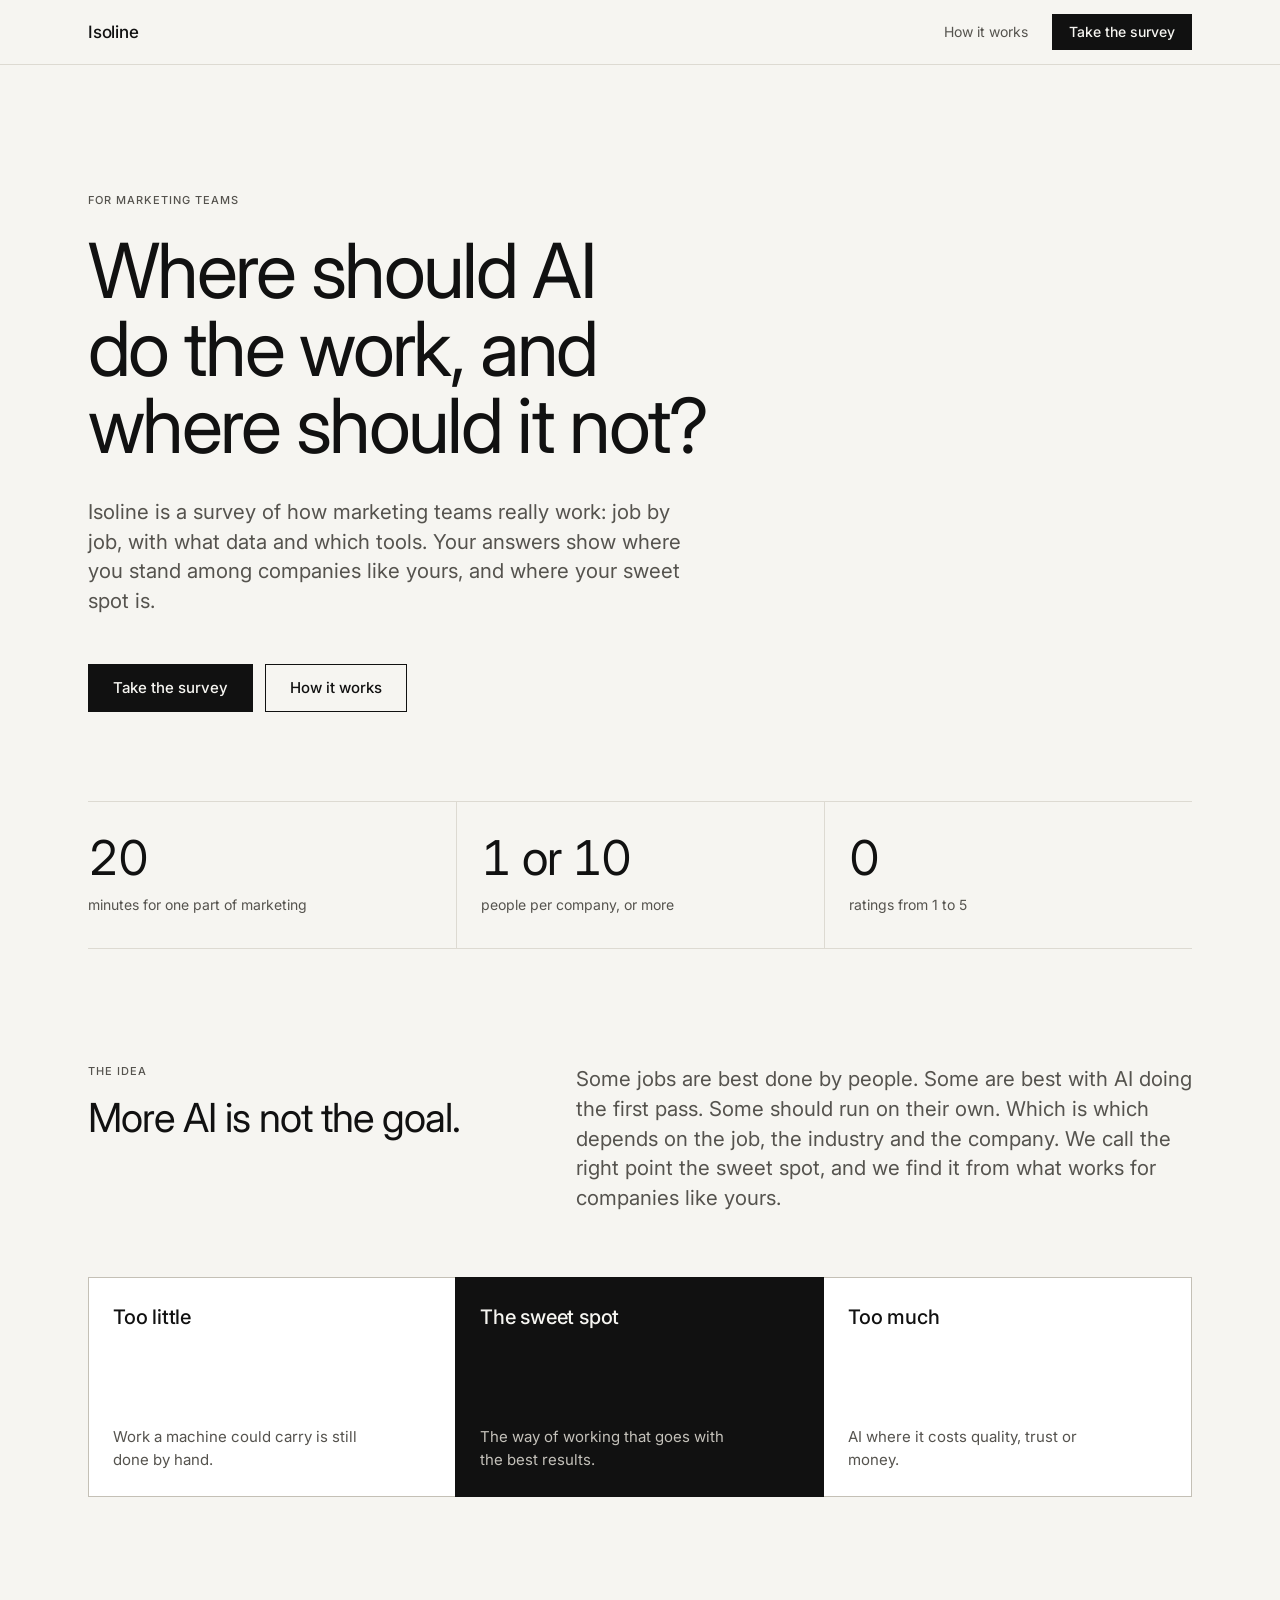
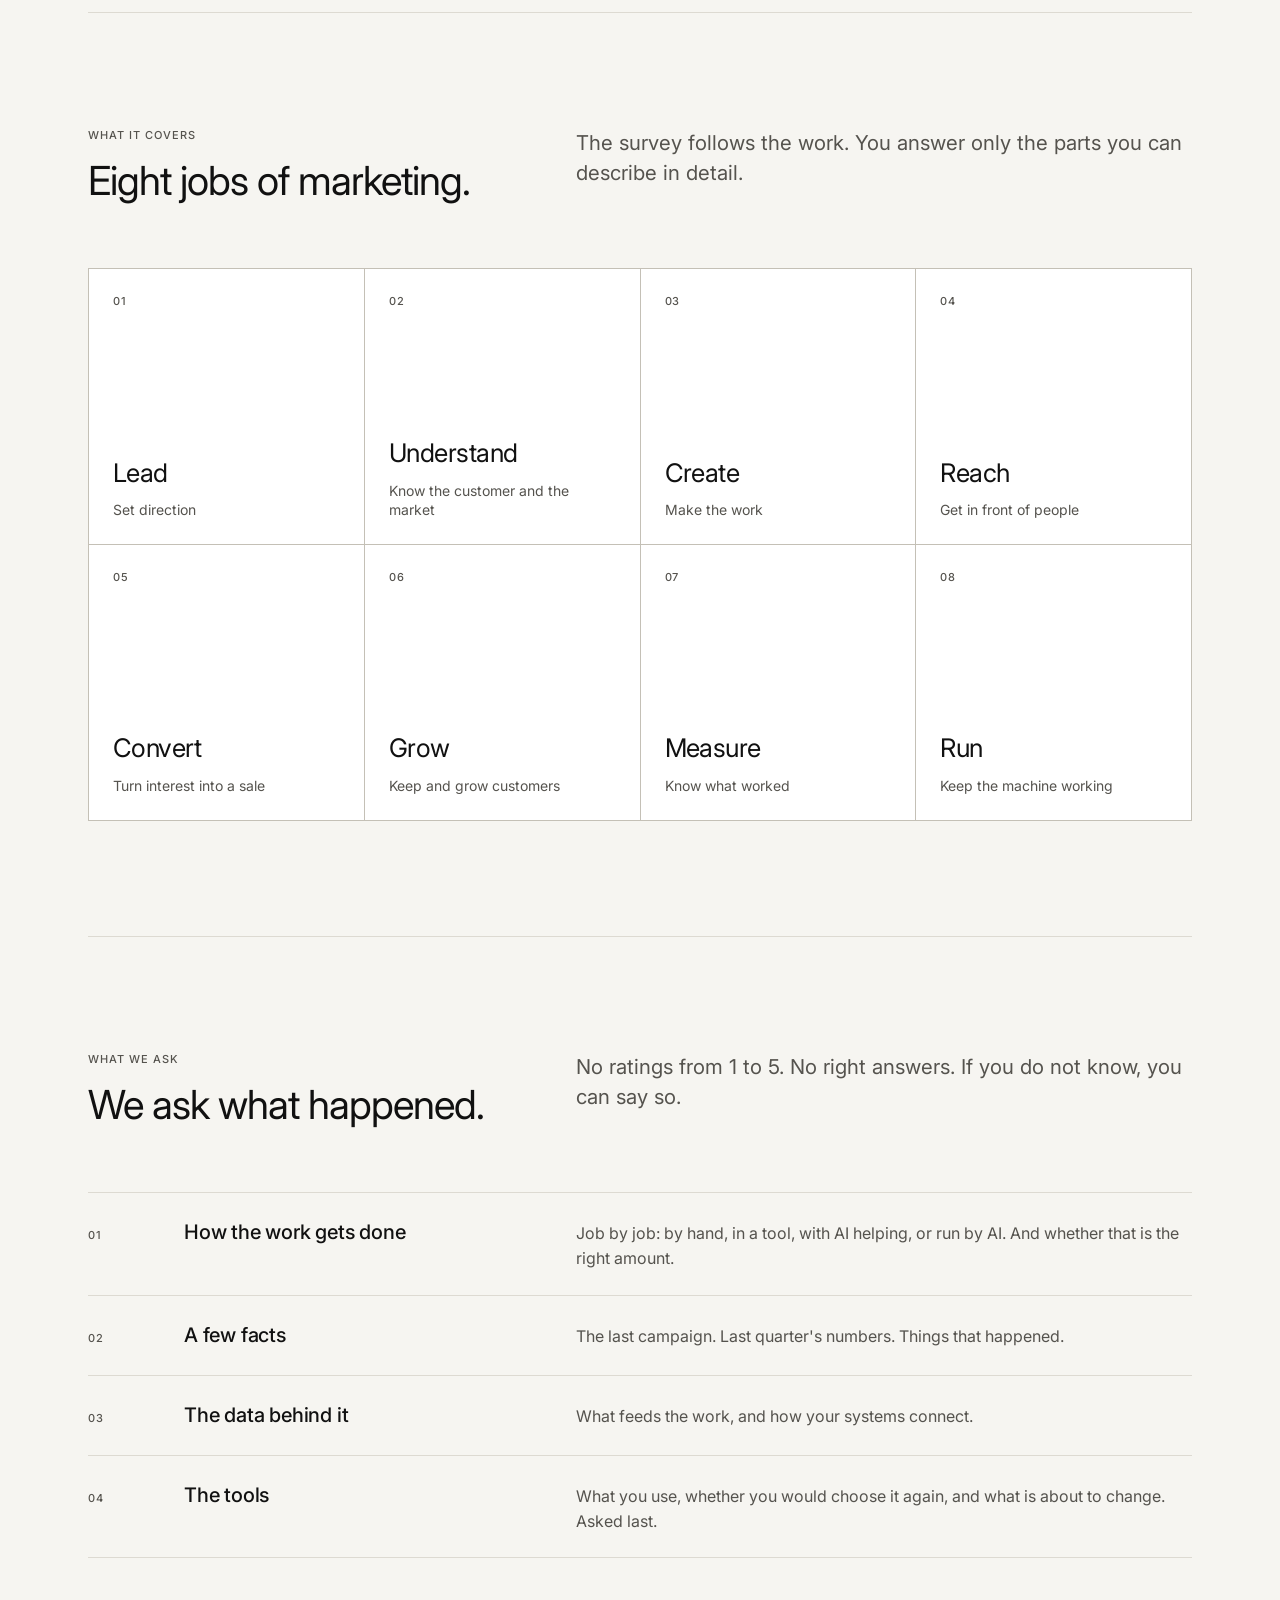
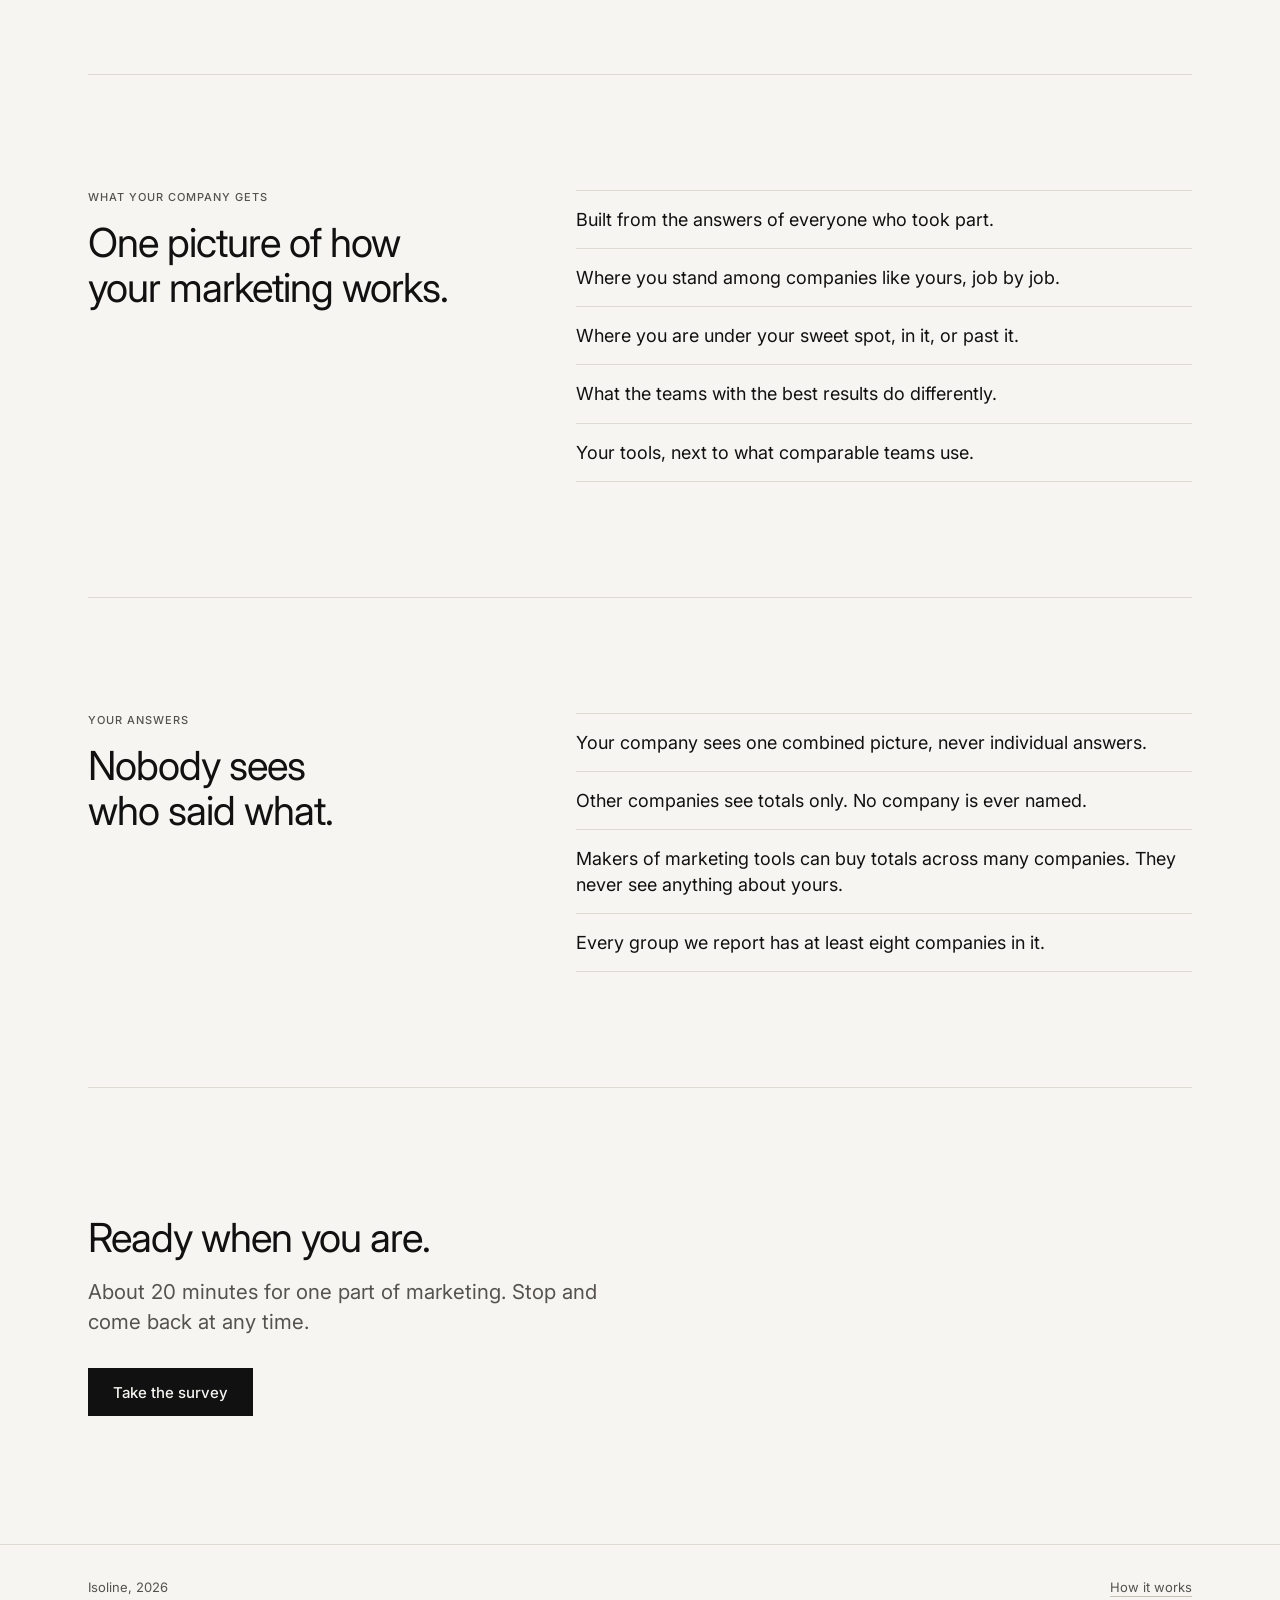
==== commit e46f8748: "Pages that explain the survey, and a test for wording pages.css differs from the plan in six small f" ====
--- a/index.html
+++ b/index.html
@@ -3,15 +3,143 @@
 <head>
 <meta charset="utf-8">
 <meta name="viewport" content="width=device-width, initial-scale=1">
-<title>Isoline</title>
+<title>Isoline: where should AI do the work?</title>
+<meta name="description" content="A survey of how marketing teams really work with data, technology and AI. It finds the sweet spot, job by job.">
 <meta name="robots" content="noindex,nofollow">
-<style>
-html,body{height:100%;margin:0}
-body{display:grid;place-items:center;background:#f6f5f1;color:#111;font:400 16px/1.5 "Helvetica Neue",Helvetica,Arial,sans-serif}
-main{padding:32px;max-width:420px}
-h1{font-size:28px;font-weight:500;letter-spacing:-.02em;margin:0 0 12px}
-p{margin:0;color:#55534e}
-</style>
+<link rel="preconnect" href="https://fonts.googleapis.com">
+<link rel="preconnect" href="https://fonts.gstatic.com" crossorigin>
+<link href="https://fonts.googleapis.com/css2?family=Inter:wght@400;500&display=swap" rel="stylesheet">
+<link rel="stylesheet" href="css/tokens.css">
+<link rel="stylesheet" href="css/base.css">
+<link rel="stylesheet" href="css/controls.css">
+<link rel="stylesheet" href="css/pages.css">
 </head>
-<body><main><h1>Isoline</h1><p>A new site is being built. It will be here shortly.</p></main></body>
+<body>
+
+<header class="site-head">
+  <div class="wrap site-head__in">
+    <a class="wordmark" href="index.html">Isoline</a>
+    <nav class="site-nav" aria-label="Main">
+      <a href="how-it-works.html">How it works</a>
+      <a class="btn btn--small btn--primary" href="start.html">Take the survey</a>
+    </nav>
+  </div>
+</header>
+
+<main>
+  <section class="hero wrap">
+    <span class="label">For marketing teams</span>
+    <h1 class="h1">Where should AI do the work, and where should it not?</h1>
+    <p class="lead">Isoline is a survey of how marketing teams really work: job by job, with what data and which tools. Your answers show where you stand among companies like yours, and where your sweet spot is.</p>
+    <div class="hero__cta">
+      <a class="btn btn--primary" href="start.html">Take the survey</a>
+      <a class="btn" href="how-it-works.html">How it works</a>
+    </div>
+  </section>
+
+  <section class="wrap facts-wrap" aria-label="In short">
+    <div class="facts">
+      <div class="fact"><span class="fact__n tab">20</span><span class="fact__t">minutes for one part of marketing</span></div>
+      <div class="fact"><span class="fact__n tab">1 or 10</span><span class="fact__t">people per company, or more</span></div>
+      <div class="fact"><span class="fact__n tab">0</span><span class="fact__t">ratings from 1 to 5</span></div>
+    </div>
+  </section>
+
+  <section class="part wrap">
+    <div class="part__head">
+      <div>
+        <span class="label">The idea</span>
+        <h2 class="h2">More AI is not the goal.</h2>
+      </div>
+      <p class="lead">Some jobs are best done by people. Some are best with AI doing the first pass. Some should run on their own. Which is which depends on the job, the industry and the company. We call the right point the sweet spot, and we find it from what works for companies like yours.</p>
+    </div>
+    <div class="part__body zones">
+      <div class="zone"><h3 class="zone__t">Too little</h3><p class="zone__d">Work a machine could carry is still done by hand.</p></div>
+      <div class="zone zone--spot"><h3 class="zone__t">The sweet spot</h3><p class="zone__d">The way of working that goes with the best results.</p></div>
+      <div class="zone"><h3 class="zone__t">Too much</h3><p class="zone__d">AI where it costs quality, trust or money.</p></div>
+    </div>
+  </section>
+
+  <section class="part wrap">
+    <div class="part__head">
+      <div>
+        <span class="label">What it covers</span>
+        <h2 class="h2">Eight jobs of marketing.</h2>
+      </div>
+      <p class="lead">The survey follows the work. You answer only the parts you can describe in detail.</p>
+    </div>
+    <ol class="part__body boxes">
+      <li class="box"><span class="box__n">01</span><div><h3 class="box__t">Lead</h3><p class="box__d">Set direction</p></div></li>
+      <li class="box"><span class="box__n">02</span><div><h3 class="box__t">Understand</h3><p class="box__d">Know the customer and the market</p></div></li>
+      <li class="box"><span class="box__n">03</span><div><h3 class="box__t">Create</h3><p class="box__d">Make the work</p></div></li>
+      <li class="box"><span class="box__n">04</span><div><h3 class="box__t">Reach</h3><p class="box__d">Get in front of people</p></div></li>
+      <li class="box"><span class="box__n">05</span><div><h3 class="box__t">Convert</h3><p class="box__d">Turn interest into a sale</p></div></li>
+      <li class="box"><span class="box__n">06</span><div><h3 class="box__t">Grow</h3><p class="box__d">Keep and grow customers</p></div></li>
+      <li class="box"><span class="box__n">07</span><div><h3 class="box__t">Measure</h3><p class="box__d">Know what worked</p></div></li>
+      <li class="box"><span class="box__n">08</span><div><h3 class="box__t">Run</h3><p class="box__d">Keep the machine working</p></div></li>
+    </ol>
+  </section>
+
+  <section class="part wrap">
+    <div class="part__head">
+      <div>
+        <span class="label">What we ask</span>
+        <h2 class="h2">We ask what happened.</h2>
+      </div>
+      <p class="lead">No ratings from 1 to 5. No right answers. If you do not know, you can say so.</p>
+    </div>
+    <ol class="part__body steps">
+      <li class="step"><h3 class="step__t">How the work gets done</h3><p class="step__d">Job by job: by hand, in a tool, with AI helping, or run by AI. And whether that is the right amount.</p></li>
+      <li class="step"><h3 class="step__t">A few facts</h3><p class="step__d">The last campaign. Last quarter's numbers. Things that happened.</p></li>
+      <li class="step"><h3 class="step__t">The data behind it</h3><p class="step__d">What feeds the work, and how your systems connect.</p></li>
+      <li class="step"><h3 class="step__t">The tools</h3><p class="step__d">What you use, whether you would choose it again, and what is about to change. Asked last.</p></li>
+    </ol>
+  </section>
+
+  <section class="part wrap">
+    <div class="part__head">
+      <div>
+        <span class="label">What your company gets</span>
+        <h2 class="h2">One picture of how your marketing works.</h2>
+      </div>
+      <ul class="plain">
+        <li>Built from the answers of everyone who took part.</li>
+        <li>Where you stand among companies like yours, job by job.</li>
+        <li>Where you are under your sweet spot, in it, or past it.</li>
+        <li>What the teams with the best results do differently.</li>
+        <li>Your tools, next to what comparable teams use.</li>
+      </ul>
+    </div>
+  </section>
+
+  <section class="part wrap">
+    <div class="part__head">
+      <div>
+        <span class="label">Your answers</span>
+        <h2 class="h2">Nobody sees who said what.</h2>
+      </div>
+      <ul class="plain">
+        <li>Your company sees one combined picture, never individual answers.</li>
+        <li>Other companies see totals only. No company is ever named.</li>
+        <li>Makers of marketing tools can buy totals across many companies. They never see anything about yours.</li>
+        <li>Every group we report has at least eight companies in it.</li>
+      </ul>
+    </div>
+  </section>
+
+  <section class="cta wrap">
+    <h2 class="h2">Ready when you are.</h2>
+    <p class="lead">About 20 minutes for one part of marketing. Stop and come back at any time.</p>
+    <a class="btn btn--primary" href="start.html">Take the survey</a>
+  </section>
+</main>
+
+<footer class="site-foot">
+  <div class="wrap site-foot__in">
+    <span>Isoline, 2026</span>
+    <span><a class="link" href="how-it-works.html">How it works</a></span>
+  </div>
+</footer>
+
+</body>
 </html>
--- a/css/tokens.css
+++ b/css/tokens.css
@@ -0,0 +1,34 @@
+:root {
+  --paper: #f6f5f1;
+  --surface: #ffffff;
+  --hover: #fbfaf8;
+  --ink: #111111;
+  --ink-2: #55534e;
+  --ink-3: #8c8a84;
+  --line: #dddad2;
+  --line-2: #c4c0b6;
+  --accent: #c4421a;
+  --placeholder: #726f69;
+  --font: "Inter", "Helvetica Neue", Helvetica, Arial, sans-serif;
+  --s-1: 4px;
+  --s-2: 8px;
+  --s-3: 12px;
+  --s-4: 16px;
+  --s-5: 24px;
+  --s-6: 32px;
+  --s-7: 48px;
+  --s-8: 64px;
+  --s-9: 96px;
+  --s-10: 128px;
+  --gutter: clamp(20px, 4vw, 48px);
+  --wide: 1200px;
+  --measure: 660px;
+  --rail: 288px;
+  --control: 48px;
+  --dur: 160ms;
+  --ease: cubic-bezier(.2, .6, .2, 1);
+}
+
+@media (prefers-reduced-motion: reduce) {
+  :root { --dur: 0ms; }
+}
--- a/css/base.css
+++ b/css/base.css
@@ -0,0 +1,74 @@
+*, *::before, *::after { box-sizing: border-box; }
+html { -webkit-text-size-adjust: 100%; text-size-adjust: 100%; }
+body {
+  margin: 0;
+  background: var(--paper);
+  color: var(--ink);
+  font: 400 16px/1.55 var(--font);
+  -webkit-font-smoothing: antialiased;
+  text-rendering: optimizeLegibility;
+}
+h1, h2, h3, h4, p, ul, ol, dl, dd, figure { margin: 0; }
+ul, ol { padding: 0; list-style: none; }
+a { color: inherit; text-decoration: none; }
+button, input, textarea, select { font: inherit; color: inherit; border-radius: 0; }
+button { cursor: pointer; }
+table { border-spacing: 0; }
+fieldset { min-width: 0; margin: 0; padding: 0; border: 0; }
+legend { padding: 0; }
+:focus-visible { outline: 2px solid var(--accent); outline-offset: 2px; }
+::selection { background: var(--ink); color: var(--paper); }
+
+.h1 { font-size: clamp(40px, 6.2vw, 76px); line-height: 1.02; letter-spacing: -.035em; font-weight: 400; }
+.h2 { font-size: clamp(28px, 3.4vw, 40px); line-height: 1.12; letter-spacing: -.025em; font-weight: 400; }
+.h3 { font-size: 20px; line-height: 1.3; letter-spacing: -.01em; font-weight: 500; }
+.lead { font-size: clamp(18px, 1.6vw, 21px); line-height: 1.45; color: var(--ink-2); }
+.small { font-size: 14px; line-height: 1.5; }
+.label { font-size: 11px; line-height: 1.4; font-weight: 500; letter-spacing: .09em; text-transform: uppercase; color: var(--ink-2); }
+.muted { color: var(--ink-2); }
+.tab { font-variant-numeric: tabular-nums; }
+
+.wrap { width: 100%; max-width: var(--wide); margin-inline: auto; padding-inline: var(--gutter); }
+.measure { max-width: var(--measure); }
+.stack > * + * { margin-top: var(--s-5); }
+.stack--2 > * + * { margin-top: var(--s-2); }
+.stack--3 > * + * { margin-top: var(--s-3); }
+.stack--4 > * + * { margin-top: var(--s-4); }
+.stack--6 > * + * { margin-top: var(--s-6); }
+.stack--7 > * + * { margin-top: var(--s-7); }
+.rule { border: 0; border-top: 1px solid var(--line); margin: 0; }
+.link { border-bottom: 1px solid var(--line-2); padding-bottom: 1px; transition: border-color var(--dur) var(--ease); }
+.link:hover { border-color: var(--ink); }
+.visually-hidden { position: absolute; width: 1px; height: 1px; margin: -1px; padding: 0; overflow: hidden; clip: rect(0 0 0 0); white-space: nowrap; border: 0; }
+
+.site-head { border-bottom: 1px solid var(--line); background: var(--paper); }
+.site-head__in { display: flex; align-items: center; justify-content: space-between; height: 64px; }
+.wordmark { font-size: 17px; font-weight: 500; letter-spacing: -.01em; }
+.site-nav { display: flex; align-items: center; gap: var(--s-5); font-size: 14px; }
+.site-nav a:not(.btn) { color: var(--ink-2); transition: color var(--dur) var(--ease); }
+.site-nav a:not(.btn):hover, .site-nav a[aria-current="page"] { color: var(--ink); }
+.site-foot { border-top: 1px solid var(--line); padding-block: var(--s-6); font-size: 13px; color: var(--ink-2); }
+.site-foot__in { display: flex; justify-content: space-between; gap: var(--s-5); flex-wrap: wrap; }
+
+.btn {
+  display: inline-flex; align-items: center; justify-content: center;
+  height: var(--control); padding: 0 var(--s-5);
+  border: 1px solid var(--ink); background: transparent; color: var(--ink);
+  font-size: 15px; font-weight: 500; line-height: 1; white-space: nowrap;
+  transition: background var(--dur) var(--ease), color var(--dur) var(--ease), border-color var(--dur) var(--ease);
+}
+.btn:hover { background: var(--ink); color: var(--paper); }
+.btn--primary { background: var(--ink); color: var(--paper); }
+.btn--primary:hover { background: #2b2a28; border-color: #2b2a28; }
+.btn--small { height: 36px; padding: 0 var(--s-4); font-size: 14px; }
+.btn--quiet {
+  height: auto; padding: 0 0 1px; border: 0; border-bottom: 1px solid var(--line-2);
+  color: var(--ink-2); font-weight: 400; font-size: 14px;
+}
+.btn--quiet:hover { background: transparent; color: var(--ink); border-bottom-color: var(--ink); }
+.btn[disabled], .btn[aria-disabled="true"] { opacity: .3; pointer-events: none; }
+
+@media (max-width: 640px) {
+  .site-nav { gap: var(--s-4); }
+  .site-nav a.hide-small { display: none; }
+}
--- a/css/controls.css
+++ b/css/controls.css
@@ -0,0 +1,125 @@
+.field { display: block; }
+.field + .field { margin-top: var(--s-7); }
+.field__label { display: block; font-size: 20px; line-height: 1.3; letter-spacing: -.01em; font-weight: 500; max-width: var(--measure); }
+.field__help { margin-top: var(--s-2); font-size: 14px; color: var(--ink-2); max-width: var(--measure); }
+.field__body { margin-top: var(--s-4); max-width: var(--measure); }
+.field--wide .field__body { max-width: none; }
+.field__foot { margin-top: var(--s-3); display: flex; gap: var(--s-4); align-items: center; font-size: 13px; color: var(--ink-2); }
+.field.is-skipped .field__body { opacity: .4; }
+
+.opts { display: flex; flex-direction: column; }
+.opt {
+  position: relative; display: flex; align-items: flex-start; gap: var(--s-3);
+  min-height: 52px; padding: 15px var(--s-4); margin-top: -1px;
+  border: 1px solid var(--line); background: var(--surface); cursor: pointer;
+  transition: border-color var(--dur) var(--ease);
+}
+.opt:first-child { margin-top: 0; }
+.opt:hover { border-color: var(--ink-3); z-index: 1; }
+.opt__input { position: absolute; opacity: 0; width: 1px; height: 1px; }
+.opt__mark {
+  flex: none; display: grid; place-items: center;
+  width: 16px; height: 16px; margin-top: 3px;
+  border: 1px solid var(--ink); background: var(--surface);
+}
+.opt__mark::after { content: ""; width: 8px; height: 8px; background: var(--accent); transform: scale(0); transition: transform var(--dur) var(--ease); }
+.opt__input[type="radio"] + .opt__mark, .opt__input[type="radio"] + .opt__mark::after { border-radius: 50%; }
+.opt__input:checked + .opt__mark::after { transform: scale(1); }
+.opt:has(.opt__input:checked) { border-color: var(--ink); z-index: 2; }
+.opt:has(.opt__input:focus-visible) { outline: 2px solid var(--accent); outline-offset: 2px; z-index: 3; }
+.opt__text { font-size: 16px; line-height: 1.4; }
+.opt--optout { margin-top: var(--s-3); background: transparent; }
+.opt--optout + .opt--optout { margin-top: -1px; }
+.opt--optout .opt__text { color: var(--ink-2); }
+.opt__extra { margin: var(--s-3) 0 var(--s-4) 28px; }
+
+.seg { display: flex; flex-wrap: wrap; }
+.seg__item { position: relative; flex: 1 1 0; min-width: max-content; margin-left: -1px; }
+.seg__item:first-child { margin-left: 0; }
+.seg__item input { position: absolute; opacity: 0; width: 1px; height: 1px; }
+.seg__item span {
+  position: relative; display: flex; align-items: center; justify-content: center;
+  height: 44px; padding: 0 var(--s-4);
+  border: 1px solid var(--line-2); background: var(--surface);
+  font-size: 14px; white-space: nowrap; cursor: pointer;
+  transition: background var(--dur) var(--ease), color var(--dur) var(--ease), border-color var(--dur) var(--ease);
+}
+.seg__item:hover span { border-color: var(--ink); z-index: 1; }
+.seg__item input:checked + span { background: var(--ink); border-color: var(--ink); color: var(--paper); z-index: 2; }
+.seg__item input:focus-visible + span { outline: 2px solid var(--accent); outline-offset: 2px; z-index: 3; }
+.seg__item--optout span { color: var(--ink-2); }
+
+.input, .textarea {
+  display: block; width: 100%; height: var(--control); padding: 0 14px;
+  border: 1px solid var(--line-2); background: var(--surface);
+  font-size: 16px; appearance: none;
+  transition: border-color var(--dur) var(--ease);
+}
+.textarea { height: auto; min-height: 200px; padding: 14px; line-height: 1.5; resize: vertical; }
+.input:hover, .textarea:hover { border-color: var(--ink-3); }
+.input:focus, .textarea:focus { border-color: var(--ink); outline: 2px solid var(--accent); outline-offset: 2px; }
+.input::placeholder, .textarea::placeholder { color: var(--placeholder); }
+.input--num { width: 96px; text-align: right; font-variant-numeric: tabular-nums; }
+
+.chips { display: flex; flex-wrap: wrap; gap: var(--s-2); }
+.chip {
+  position: relative; display: inline-flex; align-items: center; gap: var(--s-2);
+  min-height: 36px; padding: 6px 14px;
+  border: 1px solid var(--line-2); background: var(--surface);
+  font-size: 14px; line-height: 1.3; text-align: left; cursor: pointer;
+  transition: background var(--dur) var(--ease), color var(--dur) var(--ease), border-color var(--dur) var(--ease);
+}
+.chip input { position: absolute; opacity: 0; width: 1px; height: 1px; }
+.chip:hover { border-color: var(--ink); }
+.chip:has(input:checked), .chip.is-on { background: var(--ink); border-color: var(--ink); color: var(--paper); }
+.chip:has(input:focus-visible) { outline: 2px solid var(--accent); outline-offset: 2px; }
+.chip--optout { color: var(--ink-2); background: transparent; }
+.chip__x { width: 20px; height: 20px; margin-right: -6px; padding: 0; border: 0; background: none; font-size: 16px; line-height: 1; color: inherit; opacity: .6; }
+.chip__x:hover { opacity: 1; }
+
+.split { border-top: 1px solid var(--line); }
+.split__row { display: flex; align-items: center; justify-content: space-between; gap: var(--s-4); padding: var(--s-3) 0; border-bottom: 1px solid var(--line); }
+.split__total { display: flex; justify-content: space-between; padding-top: var(--s-3); font-size: 14px; color: var(--ink-2); font-variant-numeric: tabular-nums; }
+.split__total.is-ok { color: var(--ink); }
+
+.card { background: var(--surface); border: 1px solid var(--line); padding: var(--s-5); }
+.card + .card { margin-top: -1px; }
+.card__head { display: flex; justify-content: space-between; align-items: baseline; gap: var(--s-4); padding-bottom: var(--s-4); margin-bottom: var(--s-5); border-bottom: 1px solid var(--line); }
+.note { font-size: 14px; color: var(--ink-2); }
+.error { font-size: 14px; color: var(--accent); }
+
+.gridq { width: 100%; border-collapse: collapse; background: var(--surface); border: 1px solid var(--line); }
+.gridq th, .gridq td { position: relative; border-bottom: 1px solid var(--line); padding: 12px 8px; text-align: center; vertical-align: middle; }
+.gridq thead th { font-size: 11px; font-weight: 500; letter-spacing: .06em; text-transform: uppercase; color: var(--ink-2); vertical-align: bottom; line-height: 1.3; padding-bottom: 10px; }
+.gridq tbody th { width: 36%; padding-left: var(--s-4); text-align: left; font-weight: 400; font-size: 15px; line-height: 1.35; }
+.gridq td > label { display: grid; place-items: center; min-height: 32px; cursor: pointer; }
+.gridq td > label > input { position: absolute; opacity: 0; width: 1px; height: 1px; }
+.gridq td .opt__mark { margin: 0; }
+.gridq td input:focus-visible + .opt__mark { outline: 2px solid var(--accent); outline-offset: 2px; }
+.gridq tbody tr:hover > * { background: var(--hover); }
+.gridq .col-optout { border-left: 1px solid var(--line); }
+.gridq__sub > td { padding: 0 var(--s-4) var(--s-4); text-align: left; background: var(--hover); }
+.gridq__sub .label { display: block; margin-bottom: var(--s-2); }
+
+.rail { font-size: 14px; }
+.rail__group + .rail__group { margin-top: var(--s-5); }
+.rail__group > .label { display: block; margin-bottom: var(--s-2); }
+.rail__item { display: flex; align-items: center; gap: var(--s-3); width: 100%; padding: 6px 0; border: 0; background: none; text-align: left; color: var(--ink-2); font-size: 14px; line-height: 1.35; }
+.rail__mark { flex: none; width: 10px; height: 10px; border: 1px solid var(--ink-3); }
+.rail__item.is-done { color: var(--ink); }
+.rail__item.is-done .rail__mark { background: var(--ink); border-color: var(--ink); }
+.rail__item.is-current { color: var(--ink); font-weight: 500; }
+.rail__item.is-current .rail__mark { background: var(--accent); border-color: var(--accent); }
+button.rail__item:hover { color: var(--ink); }
+.bar { height: 2px; background: var(--line); }
+.bar__fill { height: 100%; background: var(--ink); transition: width var(--dur) var(--ease); }
+
+.ta { position: relative; }
+.ta__list { position: absolute; z-index: 10; left: 0; right: 0; top: calc(100% - 1px); max-height: 280px; overflow: auto; border: 1px solid var(--ink); background: var(--surface); }
+.ta__opt { padding: 10px 14px; font-size: 15px; cursor: pointer; }
+.ta__opt[aria-selected="true"], .ta__opt:hover { background: var(--paper); }
+
+@media (max-width: 640px) {
+  .field__label { font-size: 18px; }
+  .seg__item { flex: 1 1 50%; }
+}
--- a/css/pages.css
+++ b/css/pages.css
@@ -0,0 +1,82 @@
+h1, h2, h3, summary { text-wrap: balance; }
+
+.hero { padding-block: clamp(64px, 10vw, 144px) clamp(48px, 7vw, 96px); }
+.hero .label { display: block; margin-bottom: var(--s-5); }
+.hero .h1 { max-width: 17ch; }
+.hero .lead { margin-top: var(--s-6); max-width: 620px; }
+.hero__cta { display: flex; flex-wrap: wrap; gap: var(--s-3); margin-top: var(--s-7); }
+
+.facts { display: grid; grid-template-columns: repeat(3, 1fr); border-top: 1px solid var(--line); border-bottom: 1px solid var(--line); }
+.fact { padding: var(--s-6) var(--s-5) var(--s-6) 0; }
+.fact + .fact { padding-left: var(--s-5); border-left: 1px solid var(--line); }
+.fact__n { display: block; font-size: clamp(32px, 4vw, 48px); line-height: 1; letter-spacing: -.03em; }
+.fact__t { display: block; margin-top: var(--s-3); font-size: 14px; color: var(--ink-2); }
+
+.part { padding-block: clamp(64px, 9vw, 128px); }
+.part + .part { border-top: 1px solid var(--line); }
+.part, .cta { width: calc(100% - 2 * var(--gutter)); max-width: calc(var(--wide) - 2 * var(--gutter)); padding-inline: 0; }
+.part__head { display: grid; grid-template-columns: minmax(0, 5fr) minmax(0, 7fr); gap: var(--s-7); align-items: start; }
+.part__head .label { display: block; margin-bottom: var(--s-4); }
+.part__head .lead { max-width: 620px; }
+.part__body { margin-top: var(--s-8); }
+
+.zones { display: grid; grid-template-columns: repeat(3, 1fr); }
+.zone { display: flex; flex-direction: column; justify-content: space-between; min-height: 220px; padding: var(--s-5); border: 1px solid var(--line-2); background: var(--surface); }
+.zone + .zone { margin-left: -1px; }
+.zone--spot { position: relative; background: var(--ink); border-color: var(--ink); color: var(--paper); }
+.zone__t { font-size: 20px; font-weight: 500; letter-spacing: -.01em; }
+.zone__d { max-width: 28ch; font-size: 15px; color: var(--ink-2); }
+.zone--spot .zone__d { color: #c4c1ba; }
+
+.boxes { display: grid; grid-template-columns: repeat(4, 1fr); padding: 0 1px 1px 0; }
+.box { display: flex; flex-direction: column; justify-content: space-between; aspect-ratio: 1 / 1; margin: 0 -1px -1px 0; padding: var(--s-5); border: 1px solid var(--line-2); background: var(--surface); }
+.box__n { font-size: 11px; font-weight: 500; letter-spacing: .09em; color: var(--ink-2); }
+.box__t { font-size: clamp(20px, 2vw, 26px); font-weight: 400; letter-spacing: -.02em; }
+.box__d { margin-top: var(--s-2); font-size: 14px; line-height: 1.4; color: var(--ink-2); }
+
+.steps { border-top: 1px solid var(--line); counter-reset: step; }
+.step { display: grid; grid-template-columns: 72px minmax(0, 1fr) calc((100% - var(--s-7)) * 7 / 12); gap: var(--s-5); align-items: baseline; padding: var(--s-5) 0; border-bottom: 1px solid var(--line); counter-increment: step; }
+.step::before { content: counter(step, decimal-leading-zero); font-size: 11px; font-weight: 500; letter-spacing: .09em; color: var(--ink-2); }
+.step__t { font-size: 20px; font-weight: 500; letter-spacing: -.01em; }
+.step__d { color: var(--ink-2); }
+
+.plain { border-top: 1px solid var(--line); }
+.plain li { padding: var(--s-4) 0; border-bottom: 1px solid var(--line); font-size: 18px; line-height: 1.4; }
+
+.faq { border-top: 1px solid var(--line); }
+.faq details { border-bottom: 1px solid var(--line); }
+.faq summary { display: flex; justify-content: space-between; gap: var(--s-5); padding: var(--s-5) 0; font-size: 20px; font-weight: 500; letter-spacing: -.01em; cursor: pointer; list-style: none; }
+.faq summary::-webkit-details-marker { display: none; }
+.faq summary::after { content: "+"; font-weight: 400; color: var(--ink-2); }
+.faq details[open] summary::after { content: "\2212"; }
+.faq p { max-width: var(--measure); padding: 0 0 var(--s-5); color: var(--ink-2); }
+
+.cta { padding-block: clamp(72px, 10vw, 144px); border-top: 1px solid var(--line); }
+.cta .lead { margin-top: var(--s-4); max-width: 520px; }
+.cta .btn { margin-top: var(--s-6); }
+
+.page-head { padding-block: clamp(56px, 8vw, 112px) clamp(40px, 5vw, 64px); }
+.page-head .label { display: block; margin-bottom: var(--s-4); }
+.page-head .lead { margin-top: var(--s-5); max-width: 620px; }
+
+.panels { display: grid; grid-template-columns: repeat(2, 1fr); }
+.panel { display: flex; flex-direction: column; padding: var(--s-6); border: 1px solid var(--line-2); background: var(--surface); }
+.panel + .panel { margin-left: -1px; }
+.panel .btn { align-self: flex-start; margin-top: auto; }
+.panel--single { max-width: 620px; }
+
+@media (max-width: 900px) {
+  .part__head { grid-template-columns: 1fr; gap: var(--s-5); }
+  .boxes { grid-template-columns: repeat(2, 1fr); }
+  .step { grid-template-columns: 48px 1fr; }
+  .step__d { grid-column: 2; }
+  .zones { grid-template-columns: 1fr; }
+  .zone { min-height: 0; gap: var(--s-6); }
+  .zone + .zone { margin-left: 0; margin-top: -1px; }
+  .panels { grid-template-columns: 1fr; }
+  .panel + .panel { margin-left: 0; margin-top: -1px; }
+}
+@media (max-width: 640px) {
+  .facts { grid-template-columns: 1fr; }
+  .fact + .fact { padding-left: 0; border-left: 0; border-top: 1px solid var(--line); }
+}
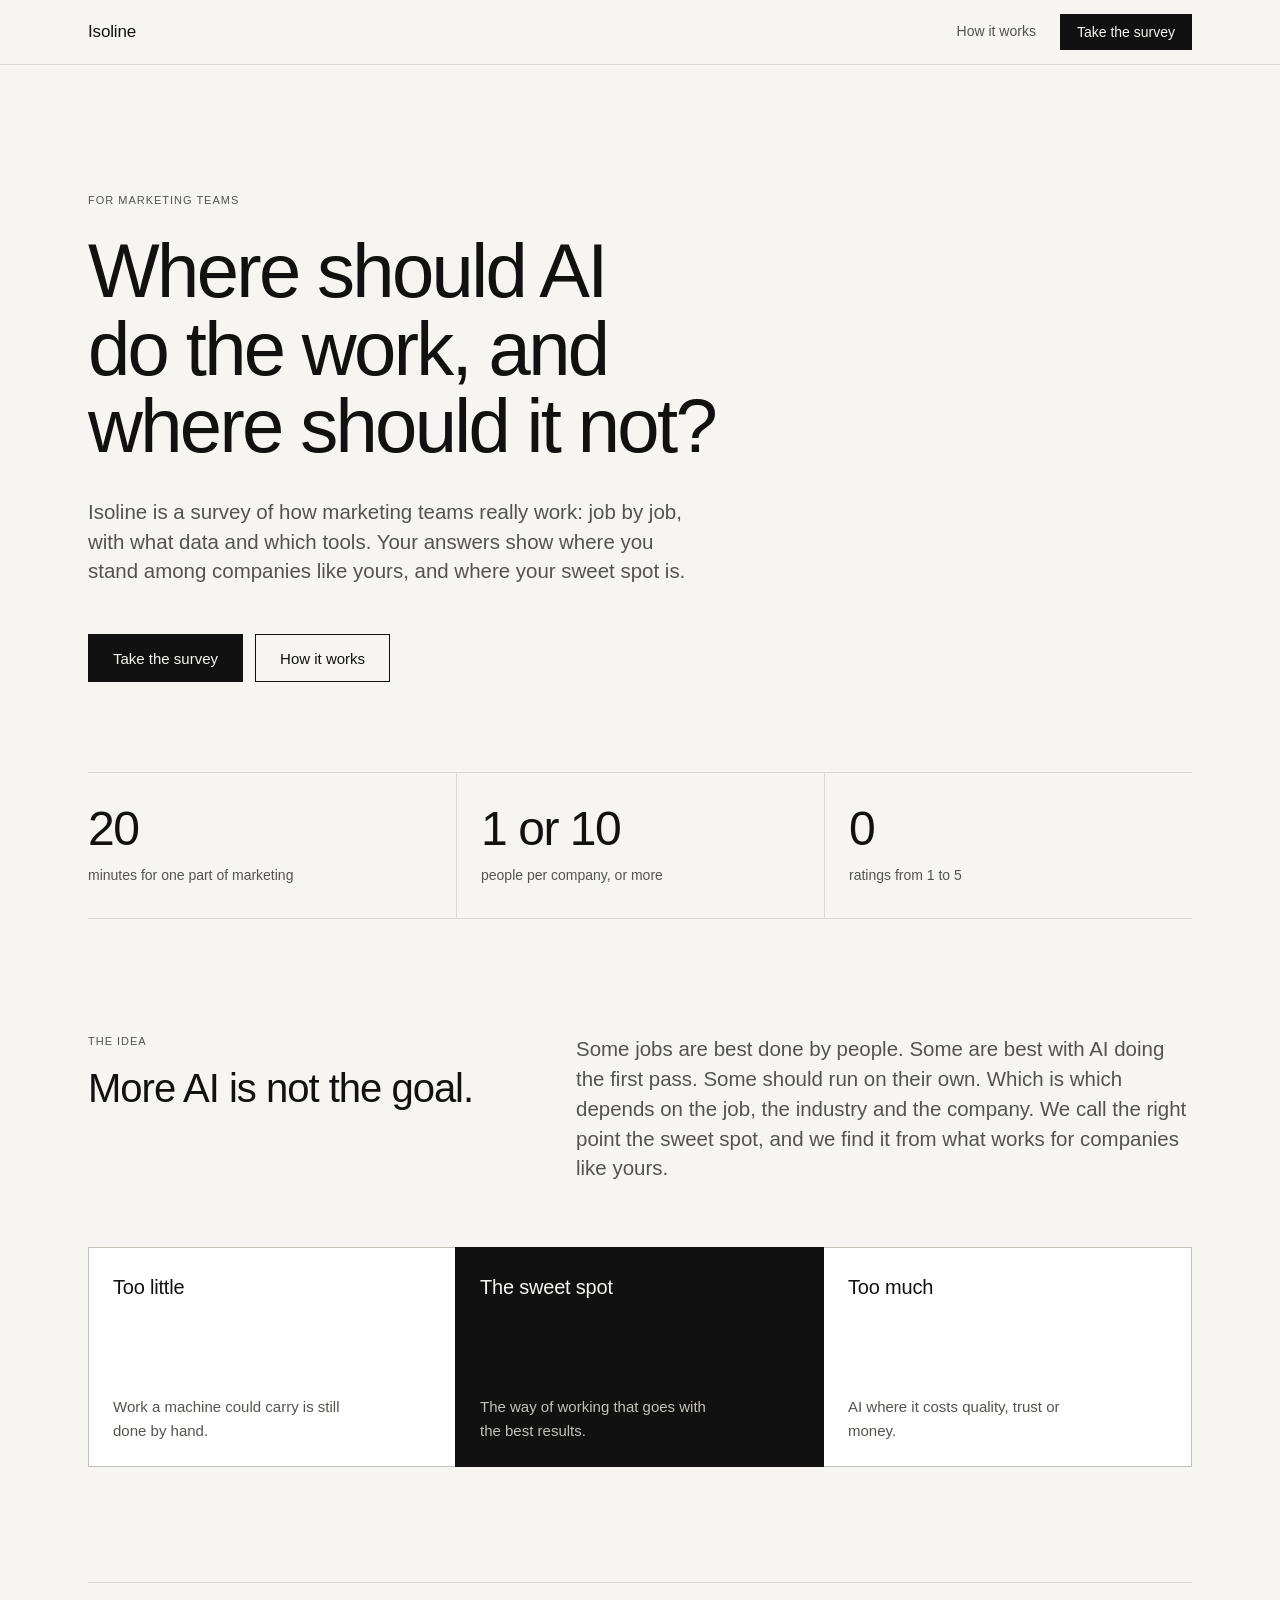
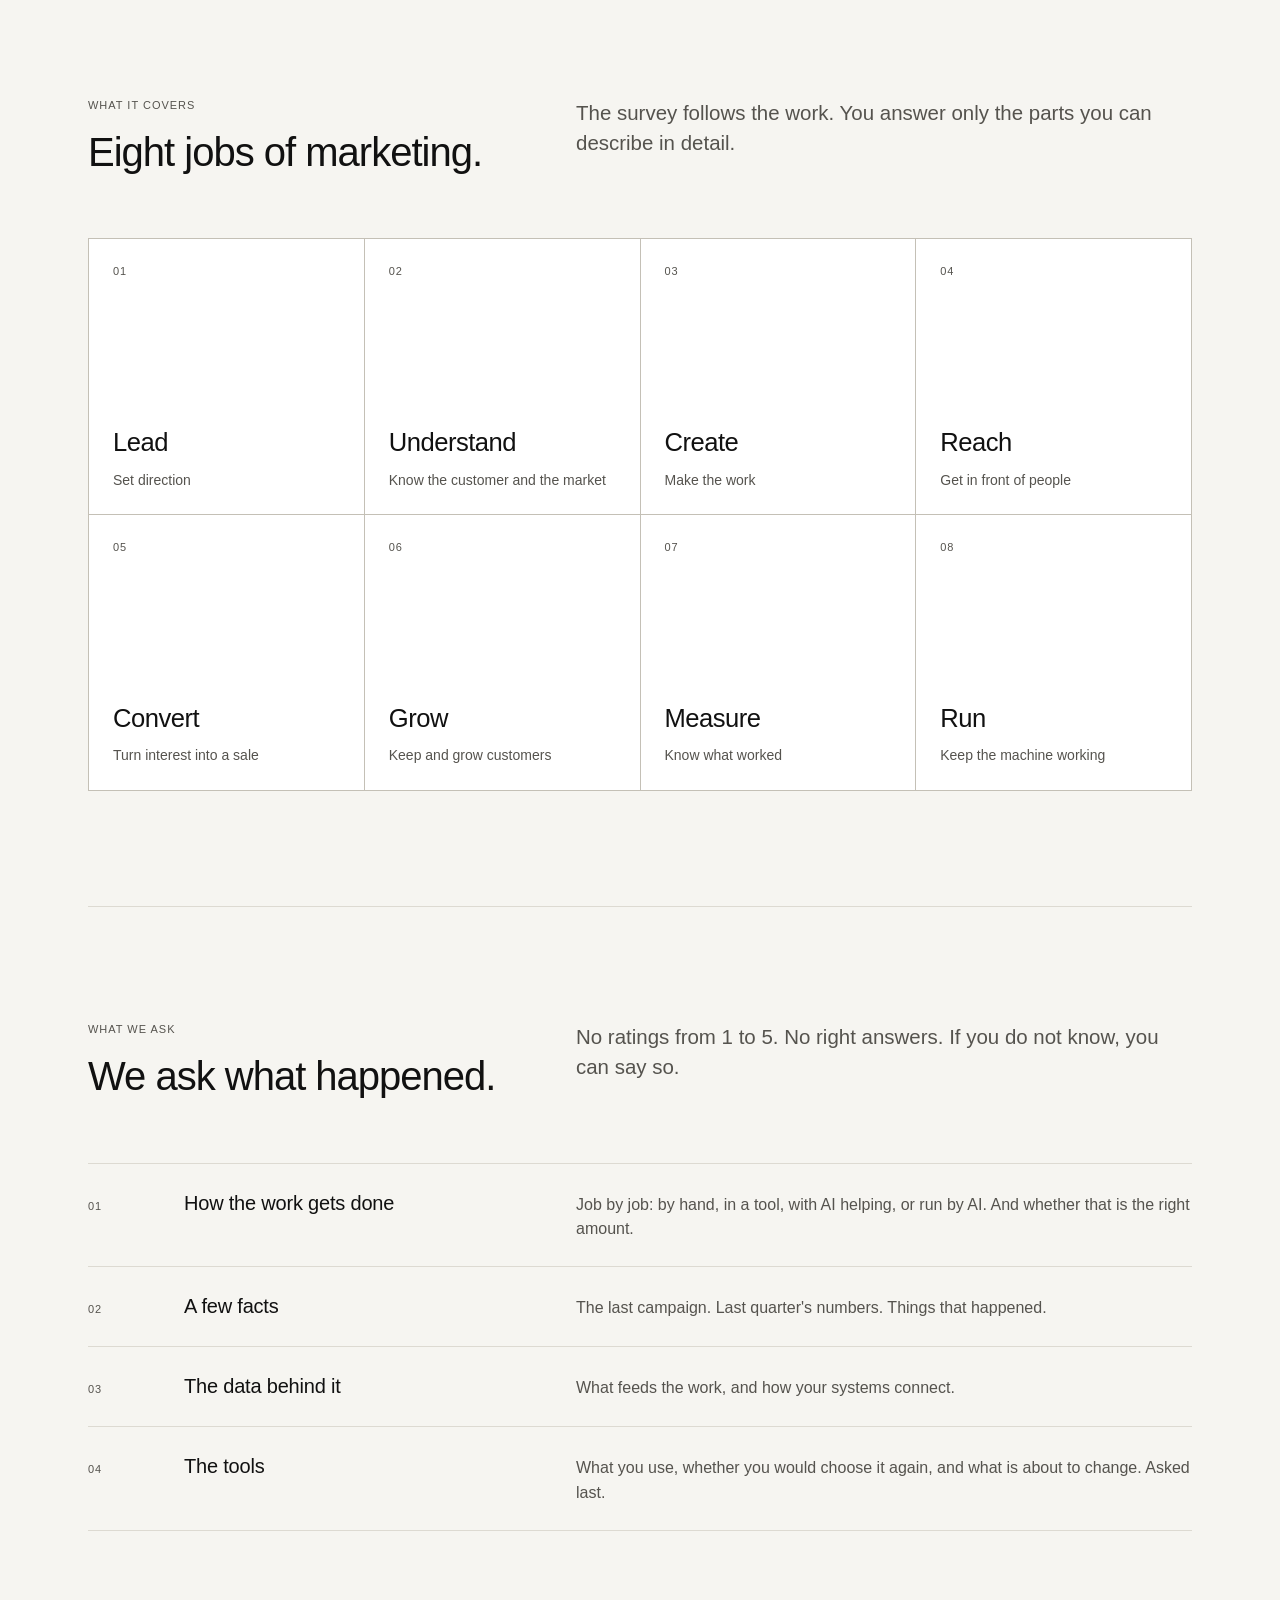
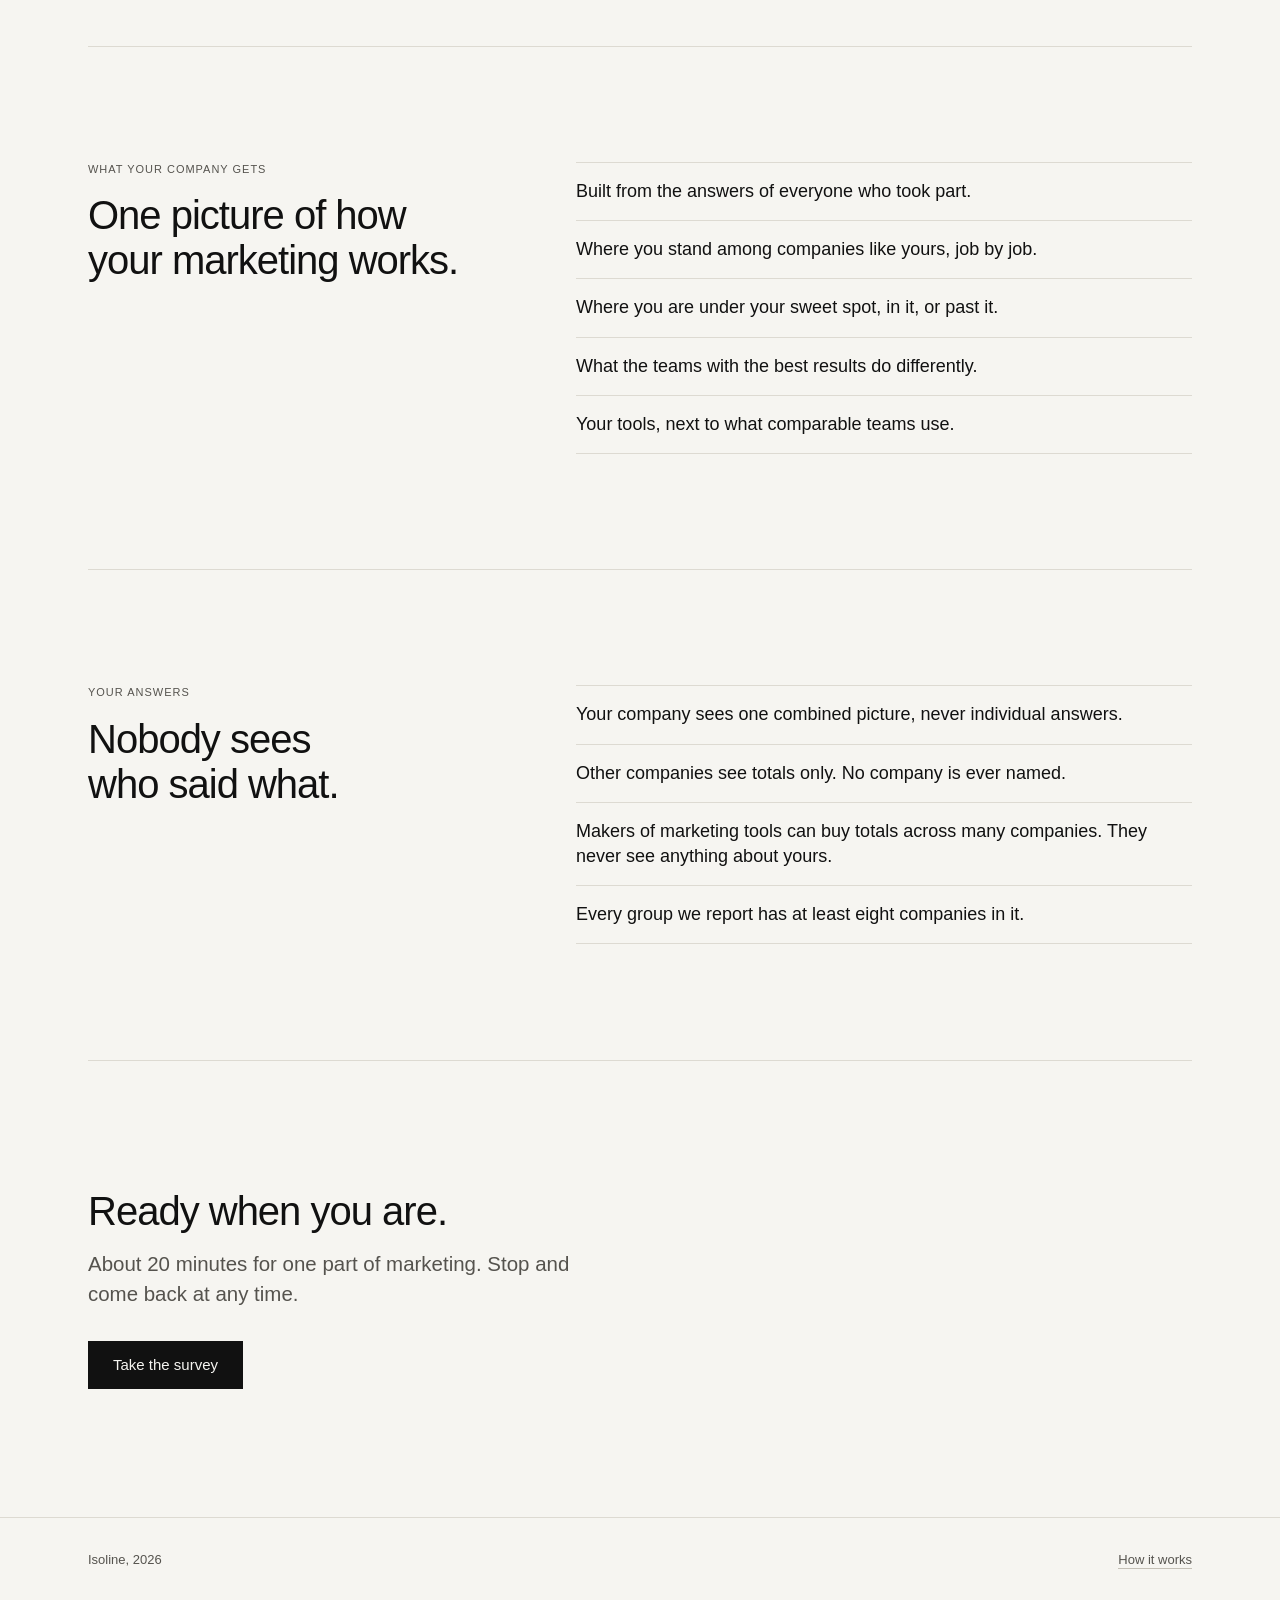
==== commit 1e7bb323: "Pages: a Content-Security-Policy lets only the site's own code run (G29) Every page carries the poli" ====
--- a/index.html
+++ b/index.html
@@ -2,6 +2,7 @@
 <html lang="en">
 <head>
 <meta charset="utf-8">
+<meta http-equiv="Content-Security-Policy" content="default-src 'self'; script-src 'self'; style-src 'self' https://fonts.googleapis.com; font-src https://fonts.gstatic.com; img-src 'self' data:; connect-src 'self' https://script.google.com https://script.googleusercontent.com; base-uri 'none'; form-action 'none'; object-src 'none'">
 <meta name="viewport" content="width=device-width, initial-scale=1">
 <title>Isoline: where should AI do the work?</title>
 <meta name="description" content="A survey of how marketing teams really work with data, technology and AI. It finds the sweet spot, job by job.">
--- a/css/base.css
+++ b/css/base.css
@@ -16,6 +16,7 @@
 table { border-spacing: 0; }
 fieldset { min-width: 0; margin: 0; padding: 0; border: 0; }
 legend { padding: 0; }
+[hidden] { display: none !important; }
 :focus-visible { outline: 2px solid var(--accent); outline-offset: 2px; }
 ::selection { background: var(--ink); color: var(--paper); }
 
@@ -39,13 +40,17 @@
 .rule { border: 0; border-top: 1px solid var(--line); margin: 0; }
 .link { border-bottom: 1px solid var(--line-2); padding-bottom: 1px; transition: border-color var(--dur) var(--ease); }
 .link:hover { border-color: var(--ink); }
+/* A sentence in place of the page: the survey could not load, needs JavaScript, or the browser is too old. */
+.page-note { padding-top: var(--s-7); padding-bottom: var(--s-7); }
 .visually-hidden { position: absolute; width: 1px; height: 1px; margin: -1px; padding: 0; overflow: hidden; clip: rect(0 0 0 0); white-space: nowrap; border: 0; }
 
 .site-head { border-bottom: 1px solid var(--line); background: var(--paper); }
 .site-head__in { display: flex; align-items: center; justify-content: space-between; height: 64px; }
 .wordmark { font-size: 17px; font-weight: 500; letter-spacing: -.01em; }
 .site-nav { display: flex; align-items: center; gap: var(--s-5); font-size: 14px; }
-.site-nav a:not(.btn) { color: var(--ink-2); transition: color var(--dur) var(--ease); }
+.site-nav a:not(.btn) { position: relative; color: var(--ink-2); transition: color var(--dur) var(--ease); }
+/* Small text controls take presses over an area 44 px tall, without changing how they look or where things sit. */
+.site-nav a:not(.btn)::before { content: ""; position: absolute; inset: calc(50% - 22px) 0; }
 .site-nav a:not(.btn):hover, .site-nav a[aria-current="page"] { color: var(--ink); }
 .site-foot { border-top: 1px solid var(--line); padding-block: var(--s-6); font-size: 13px; color: var(--ink-2); }
 .site-foot__in { display: flex; justify-content: space-between; gap: var(--s-5); flex-wrap: wrap; }
@@ -62,9 +67,11 @@
 .btn--primary:hover { background: #2b2a28; border-color: #2b2a28; }
 .btn--small { height: 36px; padding: 0 var(--s-4); font-size: 14px; }
 .btn--quiet {
-  height: auto; padding: 0 0 1px; border: 0; border-bottom: 1px solid var(--line-2);
+  position: relative; height: auto; padding: 0 0 1px; border: 0; border-bottom: 1px solid var(--line-2);
   color: var(--ink-2); font-weight: 400; font-size: 14px;
 }
+/* The area reaches 12 px up, the space above a skip control, so it never takes a press meant for the options above. */
+.btn--quiet::before { content: ""; position: absolute; inset: -12px 0 -17px; }
 .btn--quiet:hover { background: transparent; color: var(--ink); border-bottom-color: var(--ink); }
 .btn[disabled], .btn[aria-disabled="true"] { opacity: .3; pointer-events: none; }
 
--- a/css/controls.css
+++ b/css/controls.css
@@ -5,7 +5,9 @@
 .field__body { margin-top: var(--s-4); max-width: var(--measure); }
 .field--wide .field__body { max-width: none; }
 .field__foot { margin-top: var(--s-3); display: flex; gap: var(--s-4); align-items: center; font-size: 13px; color: var(--ink-2); }
-.field.is-skipped .field__body { opacity: .4; }
+/* A skipped field shows its text in the second ink and its option marks in the stronger line; nothing else changes. */
+.field.is-skipped .field__body { color: var(--ink-2); }
+.field.is-skipped .opt__mark { border-color: var(--line-2); }
 
 .opts { display: flex; flex-direction: column; }
 .opt {
@@ -27,11 +29,26 @@
 .opt__input:checked + .opt__mark::after { transform: scale(1); }
 .opt:has(.opt__input:checked) { border-color: var(--ink); z-index: 2; }
 .opt:has(.opt__input:focus-visible) { outline: 2px solid var(--accent); outline-offset: 2px; z-index: 3; }
+.opt:has(.opt__input:disabled) { pointer-events: none; }
+.opt:has(.opt__input:disabled) > .opt__mark, .opt:has(.opt__input:disabled) > .opt__text { opacity: .3; }
+button.opt:disabled { pointer-events: none; }
+button.opt:disabled > .opt__mark, button.opt:disabled > .opt__text { opacity: .3; }
 .opt__text { font-size: 16px; line-height: 1.4; }
 .opt--optout { margin-top: var(--s-3); background: transparent; }
 .opt--optout + .opt--optout { margin-top: -1px; }
 .opt--optout .opt__text { color: var(--ink-2); }
 .opt__extra { margin: var(--s-3) 0 var(--s-4) 28px; }
+/* A long list: one list within the measure, and from 1024 px two columns of equal width that overlap by a hairline,
+   so that where they meet the line is single. */
+.opts--cols { max-width: var(--measure); }
+.opts__col { display: flex; flex-direction: column; }
+.opts__col + .opts__col { margin-top: -1px; }
+@media (min-width: 1024px) {
+  .opts--cols { display: grid; grid-template-columns: repeat(2, minmax(0, 1fr)); align-items: start; max-width: none; padding-right: 1px; }
+  .opts--cols > * { margin-right: -1px; }
+  .opts--cols > :not(.opts__col) { grid-column: 1 / -1; }
+  .opts__col + .opts__col { margin-top: 0; }
+}
 
 .seg { display: flex; flex-wrap: wrap; }
 .seg__item { position: relative; flex: 1 1 0; min-width: max-content; margin-left: -1px; }
@@ -51,12 +68,12 @@
 
 .input, .textarea {
   display: block; width: 100%; height: var(--control); padding: 0 14px;
-  border: 1px solid var(--line-2); background: var(--surface);
+  border: 1px solid var(--ink-3); background: var(--surface);
   font-size: 16px; appearance: none;
   transition: border-color var(--dur) var(--ease);
 }
 .textarea { height: auto; min-height: 200px; padding: 14px; line-height: 1.5; resize: vertical; }
-.input:hover, .textarea:hover { border-color: var(--ink-3); }
+.input:hover, .textarea:hover { border-color: var(--ink-2); }
 .input:focus, .textarea:focus { border-color: var(--ink); outline: 2px solid var(--accent); outline-offset: 2px; }
 .input::placeholder, .textarea::placeholder { color: var(--placeholder); }
 .input--num { width: 96px; text-align: right; font-variant-numeric: tabular-nums; }
@@ -64,9 +81,9 @@
 .chips { display: flex; flex-wrap: wrap; gap: var(--s-2); }
 .chip {
   position: relative; display: inline-flex; align-items: center; gap: var(--s-2);
-  min-height: 36px; padding: 6px 14px;
+  min-height: 36px; max-width: 100%; padding: 6px 14px;
   border: 1px solid var(--line-2); background: var(--surface);
-  font-size: 14px; line-height: 1.3; text-align: left; cursor: pointer;
+  font-size: 14px; line-height: 1.3; text-align: left; overflow-wrap: anywhere; cursor: pointer;
   transition: background var(--dur) var(--ease), color var(--dur) var(--ease), border-color var(--dur) var(--ease);
 }
 .chip input { position: absolute; opacity: 0; width: 1px; height: 1px; }
@@ -82,6 +99,8 @@
 .split__total { display: flex; justify-content: space-between; padding-top: var(--s-3); font-size: 14px; color: var(--ink-2); font-variant-numeric: tabular-nums; }
 .split__total.is-ok { color: var(--ink); }
 
+.plain { border-top: 1px solid var(--line); }
+.plain li { padding: var(--s-4) 0; border-bottom: 1px solid var(--line); font-size: 18px; line-height: 1.4; }
 .card { background: var(--surface); border: 1px solid var(--line); padding: var(--s-5); }
 .card + .card { margin-top: -1px; }
 .card__head { display: flex; justify-content: space-between; align-items: baseline; gap: var(--s-4); padding-bottom: var(--s-4); margin-bottom: var(--s-5); border-bottom: 1px solid var(--line); }
@@ -117,7 +136,9 @@
 .ta { position: relative; }
 .ta__list { position: absolute; z-index: 10; left: 0; right: 0; top: calc(100% - 1px); max-height: 280px; overflow: auto; border: 1px solid var(--ink); background: var(--surface); }
 .ta__opt { padding: 10px 14px; font-size: 15px; cursor: pointer; }
-.ta__opt[aria-selected="true"], .ta__opt:hover { background: var(--paper); }
+.ta__opt:hover { background: var(--paper); }
+.ta__opt[aria-selected="true"] { background: var(--ink); color: var(--paper); }
+.ta .input:disabled { opacity: .3; pointer-events: none; }
 
 @media (max-width: 640px) {
   .field__label { font-size: 18px; }
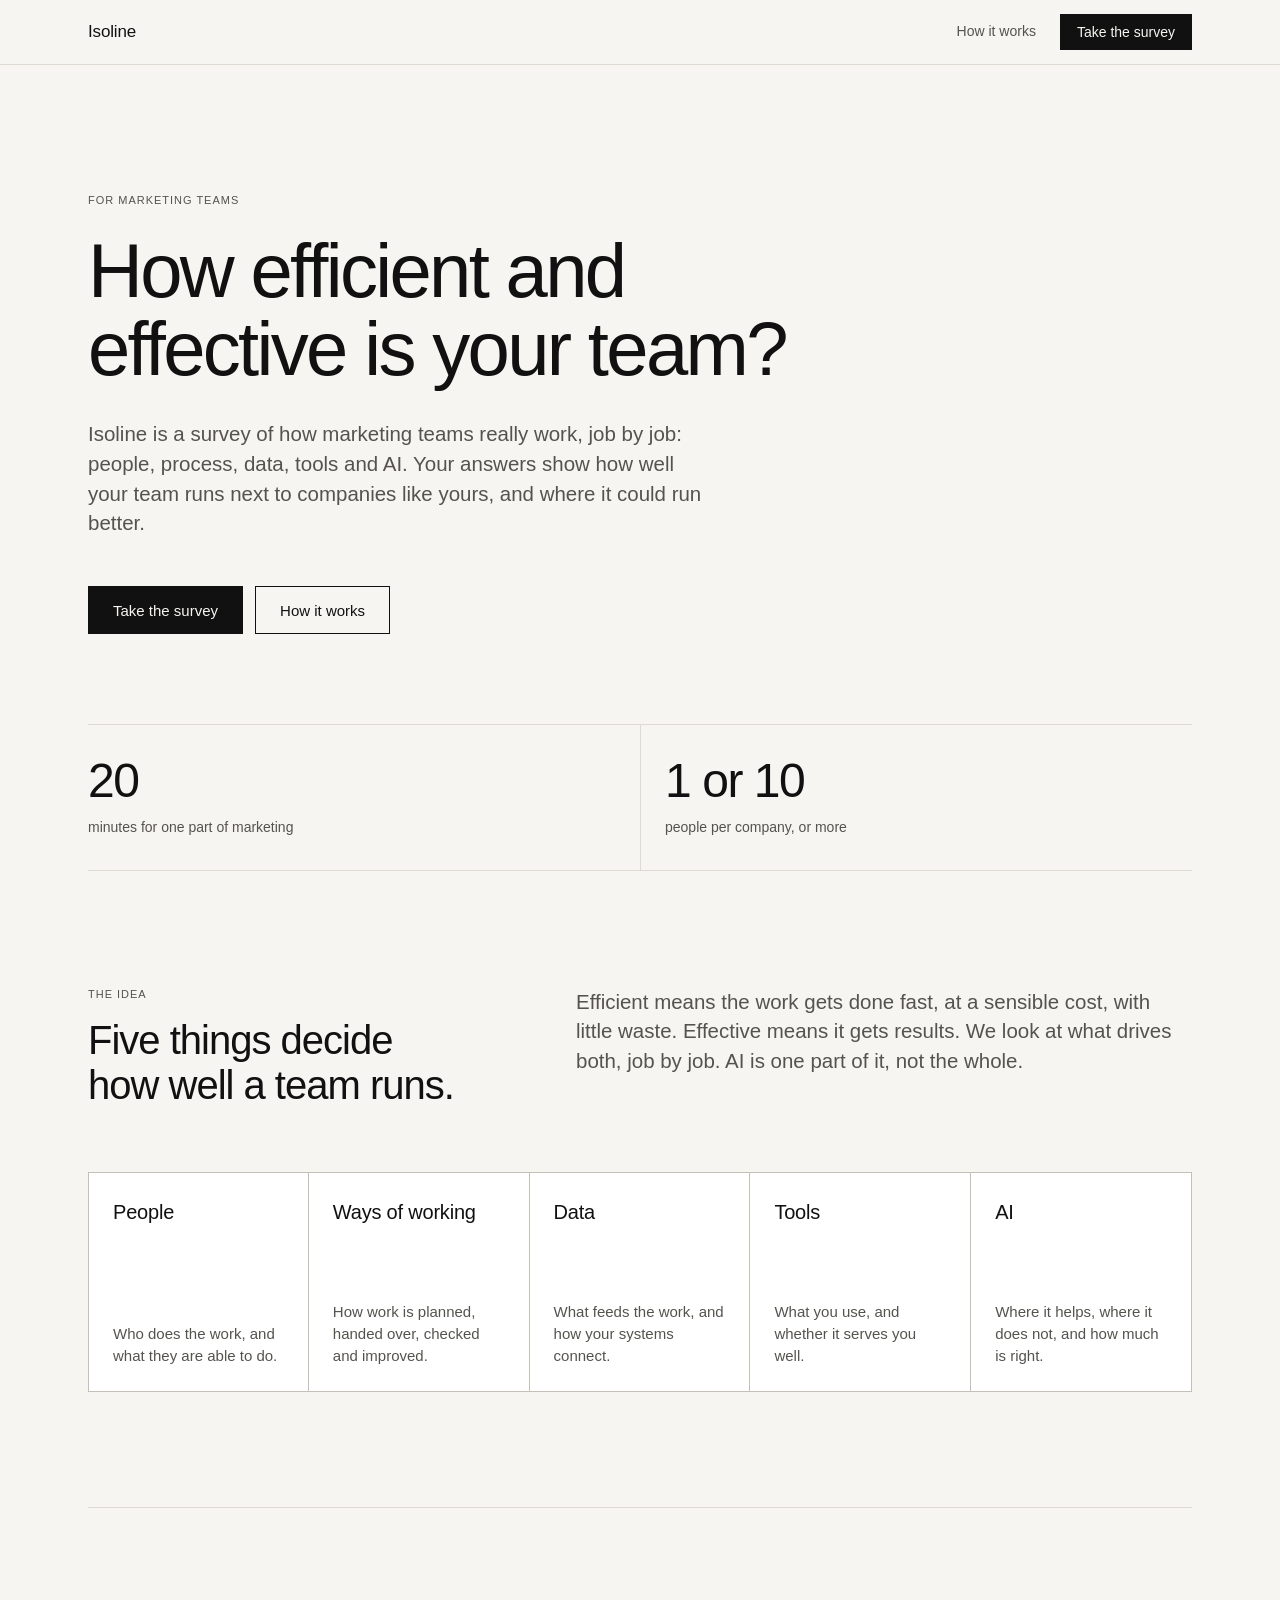
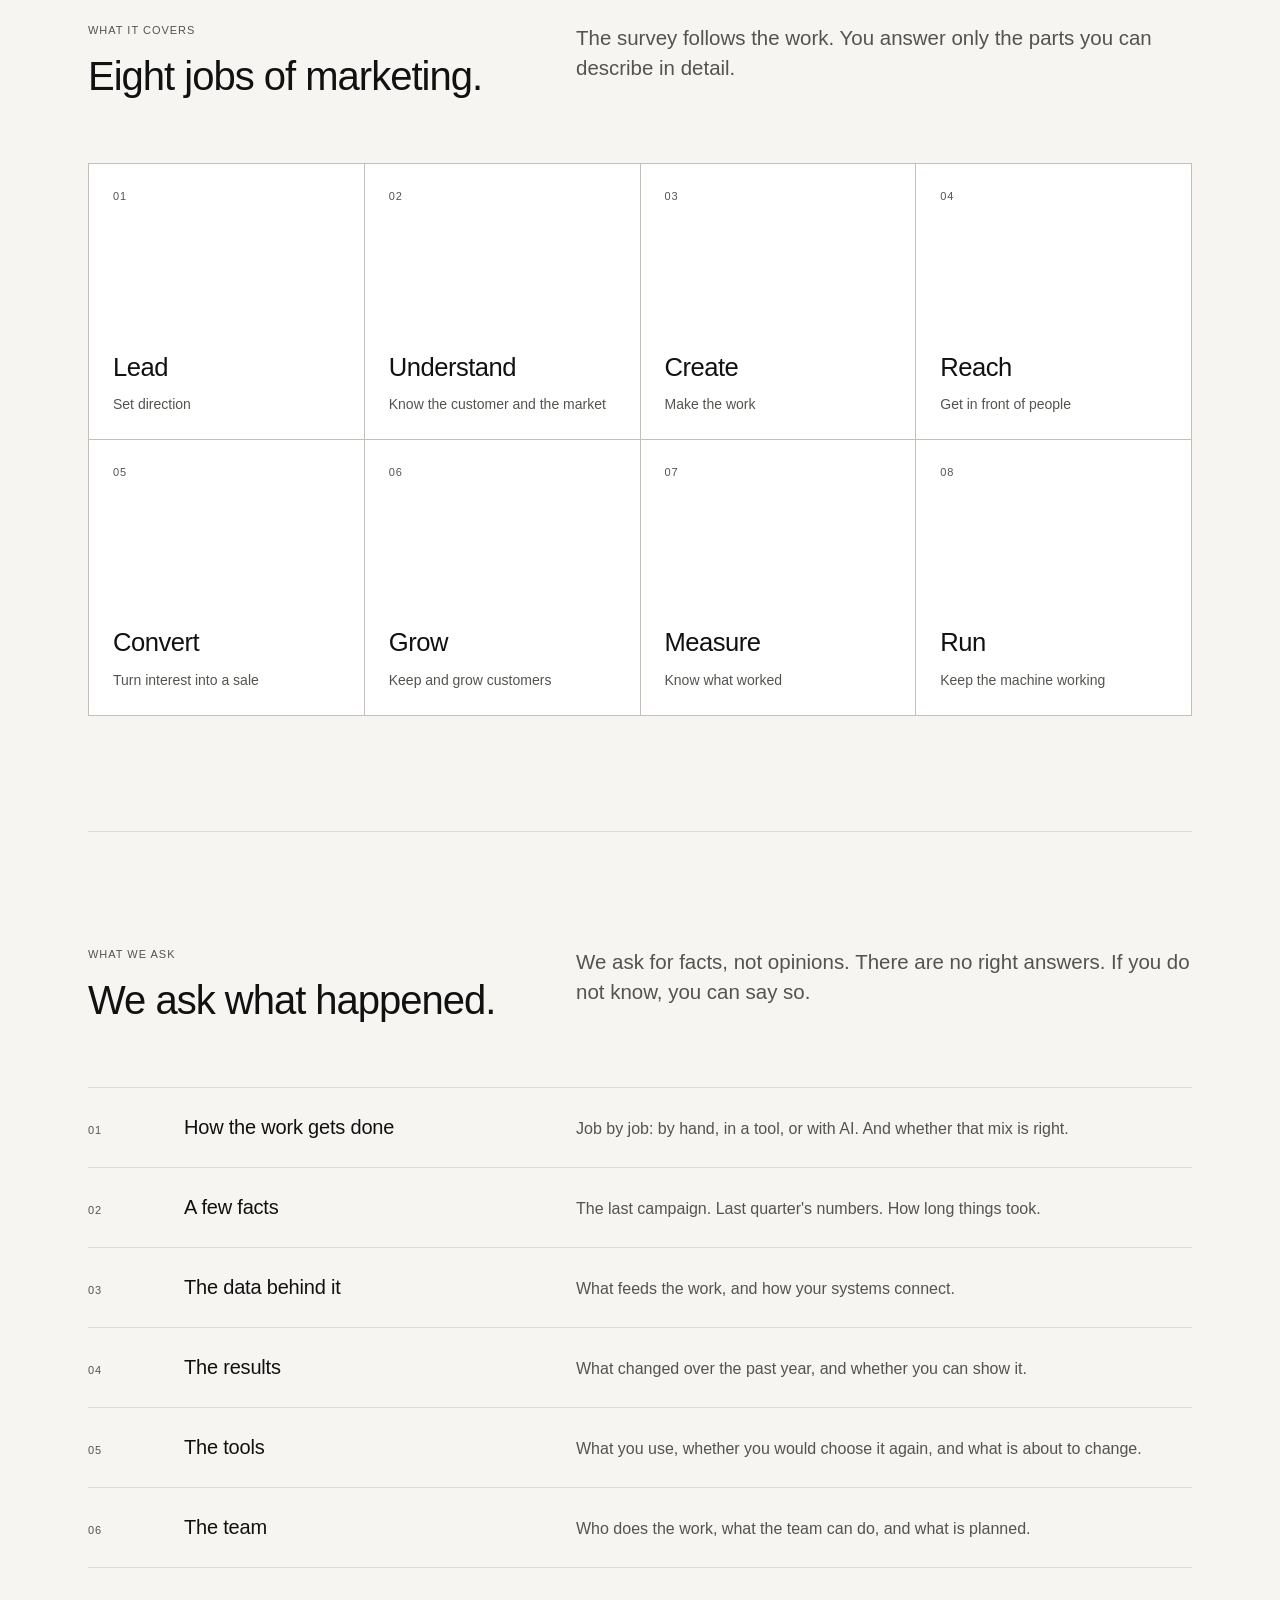
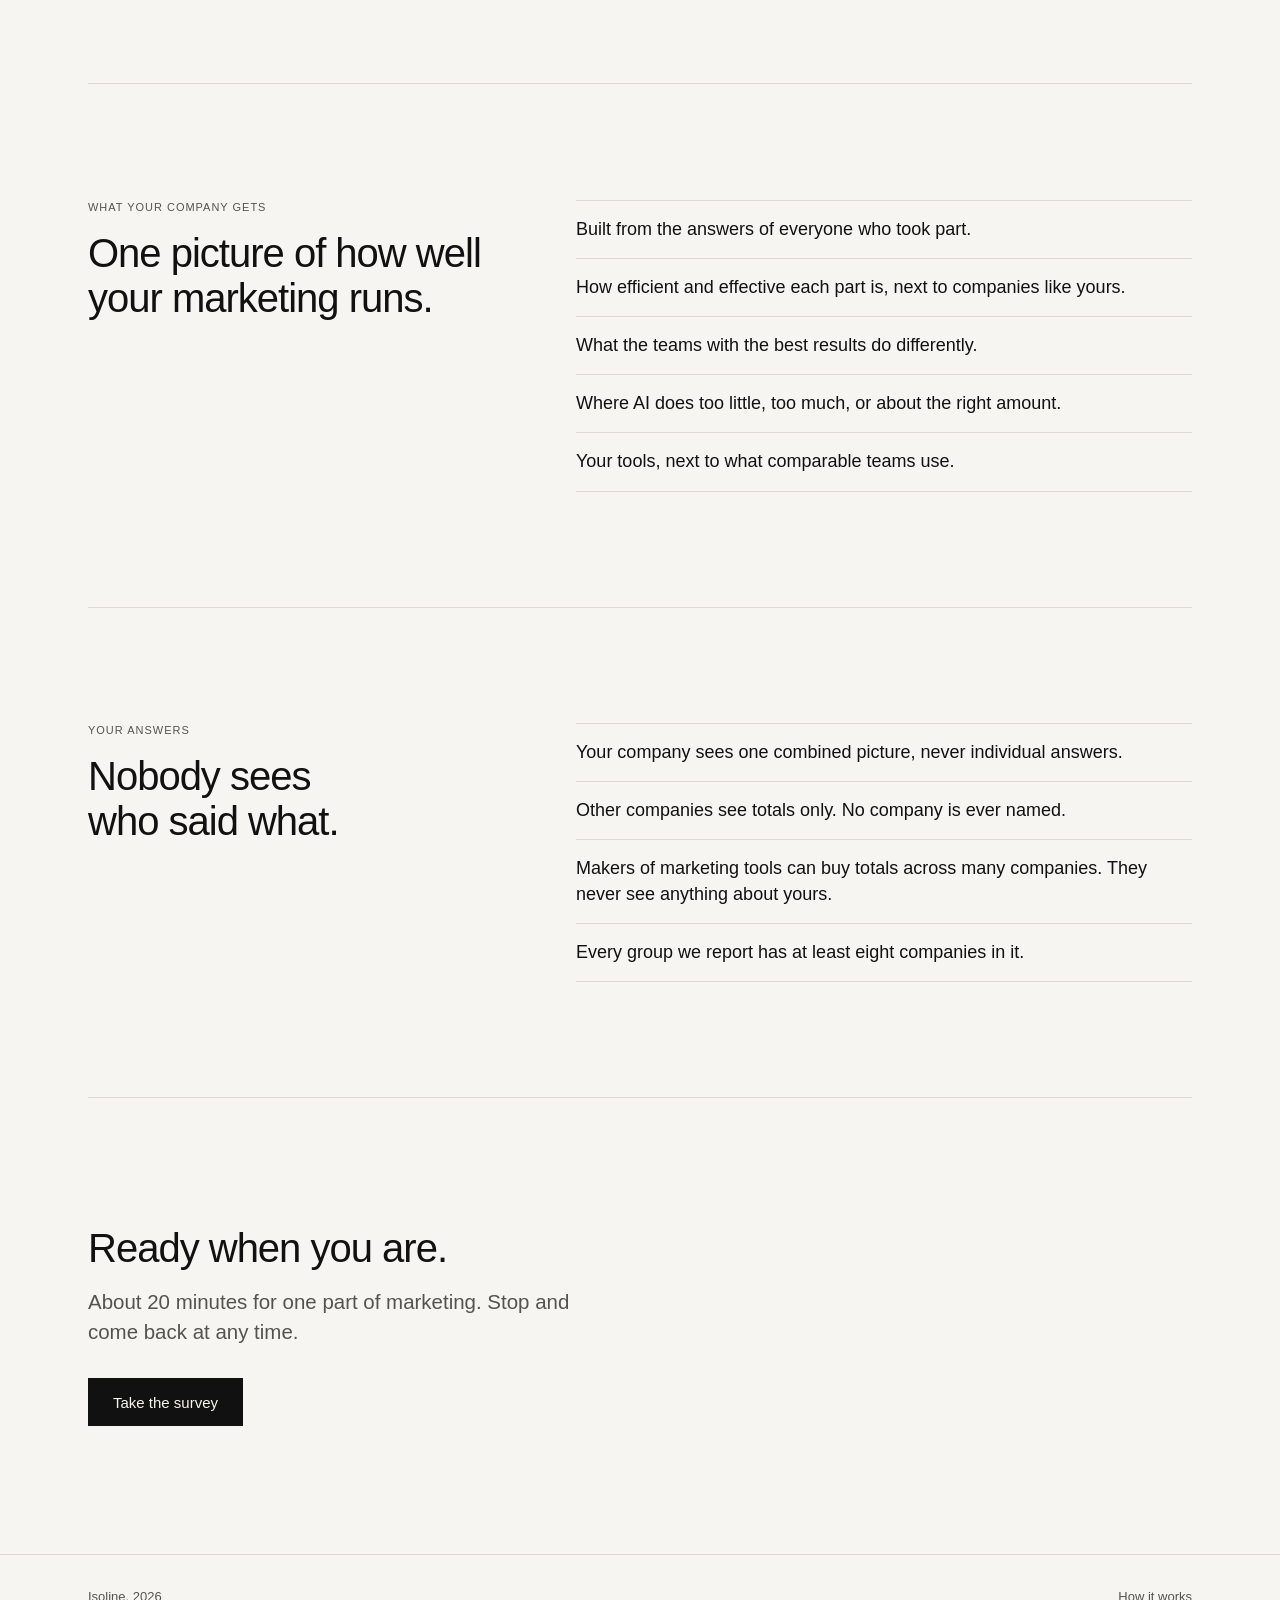
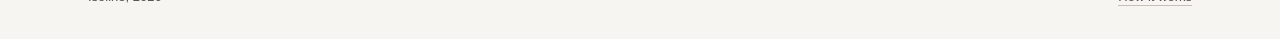
==== commit 2d6d30bf: "Site: the survey is about how efficiently and effectively teams run; AI is one of five drivers The h" ====
--- a/index.html
+++ b/index.html
@@ -4,8 +4,8 @@
 <meta charset="utf-8">
 <meta http-equiv="Content-Security-Policy" content="default-src 'self'; script-src 'self'; style-src 'self' https://fonts.googleapis.com; font-src https://fonts.gstatic.com; img-src 'self' data:; connect-src 'self' https://script.google.com https://script.googleusercontent.com; base-uri 'none'; form-action 'none'; object-src 'none'">
 <meta name="viewport" content="width=device-width, initial-scale=1">
-<title>Isoline: where should AI do the work?</title>
-<meta name="description" content="A survey of how marketing teams really work with data, technology and AI. It finds the sweet spot, job by job.">
+<title>Isoline: how efficient and effective is your team?</title>
+<meta name="description" content="A survey of how marketing teams really work. It shows how efficiently and effectively your team runs, next to companies like yours.">
 <meta name="robots" content="noindex,nofollow">
 <link rel="preconnect" href="https://fonts.googleapis.com">
 <link rel="preconnect" href="https://fonts.gstatic.com" crossorigin>
@@ -30,8 +30,8 @@
 <main>
   <section class="hero wrap">
     <span class="label">For marketing teams</span>
-    <h1 class="h1">Where should AI do the work, and where should it not?</h1>
-    <p class="lead">Isoline is a survey of how marketing teams really work: job by job, with what data and which tools. Your answers show where you stand among companies like yours, and where your sweet spot is.</p>
+    <h1 class="h1">How efficient and effective is your team?</h1>
+    <p class="lead">Isoline is a survey of how marketing teams really work, job by job: people, process, data, tools and AI. Your answers show how well your team runs next to companies like yours, and where it could run better.</p>
     <div class="hero__cta">
       <a class="btn btn--primary" href="start.html">Take the survey</a>
       <a class="btn" href="how-it-works.html">How it works</a>
@@ -42,7 +42,6 @@
     <div class="facts">
       <div class="fact"><span class="fact__n tab">20</span><span class="fact__t">minutes for one part of marketing</span></div>
       <div class="fact"><span class="fact__n tab">1 or 10</span><span class="fact__t">people per company, or more</span></div>
-      <div class="fact"><span class="fact__n tab">0</span><span class="fact__t">ratings from 1 to 5</span></div>
     </div>
   </section>
 
@@ -50,15 +49,17 @@
     <div class="part__head">
       <div>
         <span class="label">The idea</span>
-        <h2 class="h2">More AI is not the goal.</h2>
+        <h2 class="h2">Five things decide how well a team runs.</h2>
       </div>
-      <p class="lead">Some jobs are best done by people. Some are best with AI doing the first pass. Some should run on their own. Which is which depends on the job, the industry and the company. We call the right point the sweet spot, and we find it from what works for companies like yours.</p>
+      <p class="lead">Efficient means the work gets done fast, at a sensible cost, with little waste. Effective means it gets results. We look at what drives both, job by job. AI is one part of it, not the whole.</p>
     </div>
-    <div class="part__body zones">
-      <div class="zone"><h3 class="zone__t">Too little</h3><p class="zone__d">Work a machine could carry is still done by hand.</p></div>
-      <div class="zone zone--spot"><h3 class="zone__t">The sweet spot</h3><p class="zone__d">The way of working that goes with the best results.</p></div>
-      <div class="zone"><h3 class="zone__t">Too much</h3><p class="zone__d">AI where it costs quality, trust or money.</p></div>
-    </div>
+    <ul class="part__body drivers">
+      <li class="driver"><h3 class="driver__t">People</h3><p class="driver__d">Who does the work, and what they are able to do.</p></li>
+      <li class="driver"><h3 class="driver__t">Ways of working</h3><p class="driver__d">How work is planned, handed over, checked and improved.</p></li>
+      <li class="driver"><h3 class="driver__t">Data</h3><p class="driver__d">What feeds the work, and how your systems connect.</p></li>
+      <li class="driver"><h3 class="driver__t">Tools</h3><p class="driver__d">What you use, and whether it serves you well.</p></li>
+      <li class="driver"><h3 class="driver__t">AI</h3><p class="driver__d">Where it helps, where it does not, and how much is right.</p></li>
+    </ul>
   </section>
 
   <section class="part wrap">
@@ -87,13 +88,15 @@
         <span class="label">What we ask</span>
         <h2 class="h2">We ask what happened.</h2>
       </div>
-      <p class="lead">No ratings from 1 to 5. No right answers. If you do not know, you can say so.</p>
+      <p class="lead">We ask for facts, not opinions. There are no right answers. If you do not know, you can say so.</p>
     </div>
     <ol class="part__body steps">
-      <li class="step"><h3 class="step__t">How the work gets done</h3><p class="step__d">Job by job: by hand, in a tool, with AI helping, or run by AI. And whether that is the right amount.</p></li>
-      <li class="step"><h3 class="step__t">A few facts</h3><p class="step__d">The last campaign. Last quarter's numbers. Things that happened.</p></li>
+      <li class="step"><h3 class="step__t">How the work gets done</h3><p class="step__d">Job by job: by hand, in a tool, or with AI. And whether that mix is right.</p></li>
+      <li class="step"><h3 class="step__t">A few facts</h3><p class="step__d">The last campaign. Last quarter's numbers. How long things took.</p></li>
       <li class="step"><h3 class="step__t">The data behind it</h3><p class="step__d">What feeds the work, and how your systems connect.</p></li>
-      <li class="step"><h3 class="step__t">The tools</h3><p class="step__d">What you use, whether you would choose it again, and what is about to change. Asked last.</p></li>
+      <li class="step"><h3 class="step__t">The results</h3><p class="step__d">What changed over the past year, and whether you can show it.</p></li>
+      <li class="step"><h3 class="step__t">The tools</h3><p class="step__d">What you use, whether you would choose it again, and what is about to change.</p></li>
+      <li class="step"><h3 class="step__t">The team</h3><p class="step__d">Who does the work, what the team can do, and what is planned.</p></li>
     </ol>
   </section>
 
@@ -101,13 +104,13 @@
     <div class="part__head">
       <div>
         <span class="label">What your company gets</span>
-        <h2 class="h2">One picture of how your marketing works.</h2>
+        <h2 class="h2">One picture of how well your marketing runs.</h2>
       </div>
       <ul class="plain">
         <li>Built from the answers of everyone who took part.</li>
-        <li>Where you stand among companies like yours, job by job.</li>
-        <li>Where you are under your sweet spot, in it, or past it.</li>
+        <li>How efficient and effective each part is, next to companies like yours.</li>
         <li>What the teams with the best results do differently.</li>
+        <li>Where AI does too little, too much, or about the right amount.</li>
         <li>Your tools, next to what comparable teams use.</li>
       </ul>
     </div>
--- a/css/pages.css
+++ b/css/pages.css
@@ -6,7 +6,7 @@
 .hero .lead { margin-top: var(--s-6); max-width: 620px; }
 .hero__cta { display: flex; flex-wrap: wrap; gap: var(--s-3); margin-top: var(--s-7); }
 
-.facts { display: grid; grid-template-columns: repeat(3, 1fr); border-top: 1px solid var(--line); border-bottom: 1px solid var(--line); }
+.facts { display: grid; grid-auto-flow: column; grid-auto-columns: minmax(0, 1fr); border-top: 1px solid var(--line); border-bottom: 1px solid var(--line); }
 .fact { padding: var(--s-6) var(--s-5) var(--s-6) 0; }
 .fact + .fact { padding-left: var(--s-5); border-left: 1px solid var(--line); }
 .fact__n { display: block; font-size: clamp(32px, 4vw, 48px); line-height: 1; letter-spacing: -.03em; }
@@ -20,13 +20,11 @@
 .part__head .lead { max-width: 620px; }
 .part__body { margin-top: var(--s-8); }
 
-.zones { display: grid; grid-template-columns: repeat(3, 1fr); }
-.zone { display: flex; flex-direction: column; justify-content: space-between; min-height: 220px; padding: var(--s-5); border: 1px solid var(--line-2); background: var(--surface); }
-.zone + .zone { margin-left: -1px; }
-.zone--spot { position: relative; background: var(--ink); border-color: var(--ink); color: var(--paper); }
-.zone__t { font-size: 20px; font-weight: 500; letter-spacing: -.01em; }
-.zone__d { max-width: 28ch; font-size: 15px; color: var(--ink-2); }
-.zone--spot .zone__d { color: #c4c1ba; }
+.drivers { display: grid; grid-template-columns: repeat(5, 1fr); }
+.driver { display: flex; flex-direction: column; justify-content: space-between; gap: var(--s-7); min-height: 220px; padding: var(--s-5); border: 1px solid var(--line-2); background: var(--surface); }
+.driver + .driver { margin-left: -1px; }
+.driver__t { font-size: 20px; font-weight: 500; letter-spacing: -.01em; }
+.driver__d { font-size: 15px; line-height: 1.45; color: var(--ink-2); }
 
 .boxes { display: grid; grid-template-columns: repeat(4, 1fr); padding: 0 1px 1px 0; }
 .box { display: flex; flex-direction: column; justify-content: space-between; aspect-ratio: 1 / 1; margin: 0 -1px -1px 0; padding: var(--s-5); border: 1px solid var(--line-2); background: var(--surface); }
@@ -40,8 +38,6 @@
 .step__t { font-size: 20px; font-weight: 500; letter-spacing: -.01em; }
 .step__d { color: var(--ink-2); }
 
-.plain { border-top: 1px solid var(--line); }
-.plain li { padding: var(--s-4) 0; border-bottom: 1px solid var(--line); font-size: 18px; line-height: 1.4; }
 
 .faq { border-top: 1px solid var(--line); }
 .faq details { border-bottom: 1px solid var(--line); }
@@ -70,13 +66,15 @@
   .boxes { grid-template-columns: repeat(2, 1fr); }
   .step { grid-template-columns: 48px 1fr; }
   .step__d { grid-column: 2; }
-  .zones { grid-template-columns: 1fr; }
-  .zone { min-height: 0; gap: var(--s-6); }
-  .zone + .zone { margin-left: 0; margin-top: -1px; }
   .panels { grid-template-columns: 1fr; }
   .panel + .panel { margin-left: 0; margin-top: -1px; }
 }
+@media (max-width: 1023px) {
+  .drivers { grid-template-columns: 1fr; }
+  .driver { min-height: 0; gap: var(--s-5); }
+  .driver + .driver { margin-left: 0; margin-top: -1px; }
+}
 @media (max-width: 640px) {
-  .facts { grid-template-columns: 1fr; }
+  .facts { grid-auto-flow: row; }
   .fact + .fact { padding-left: 0; border-left: 0; border-top: 1px solid var(--line); }
 }
